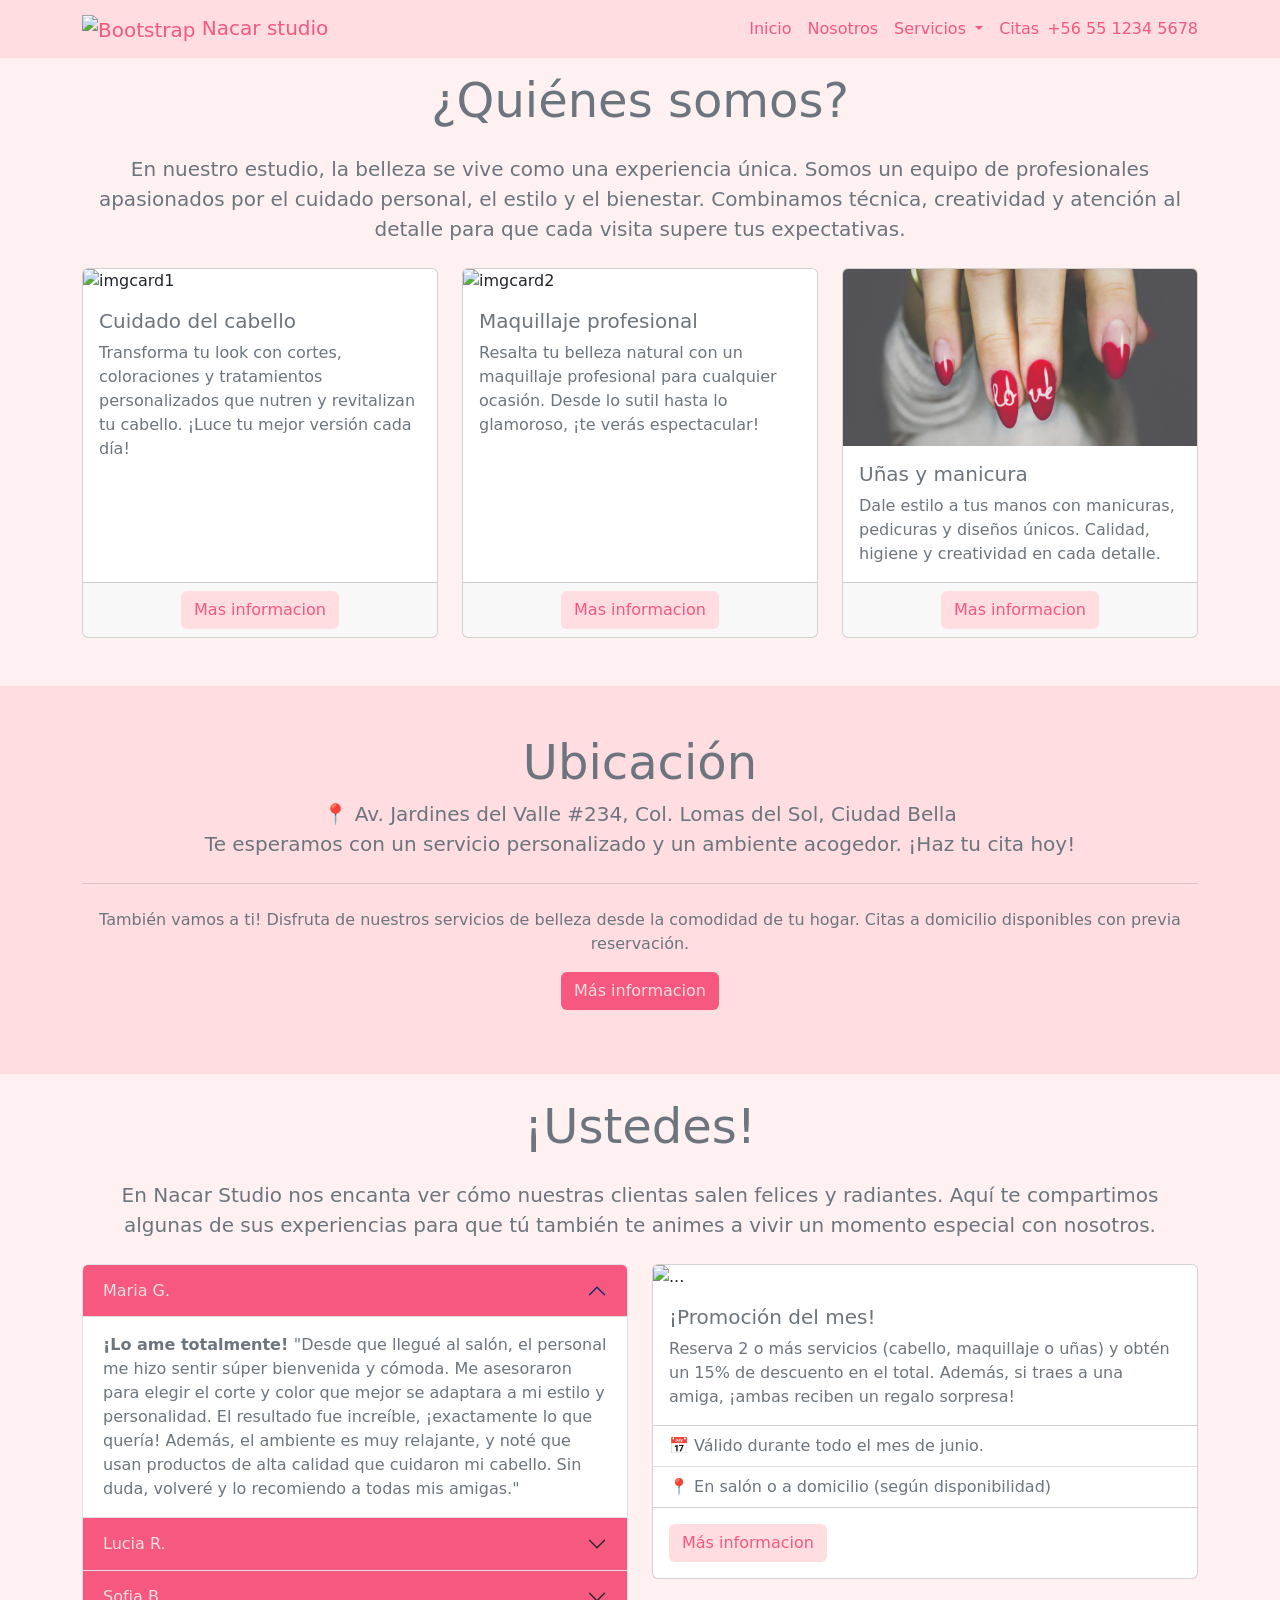
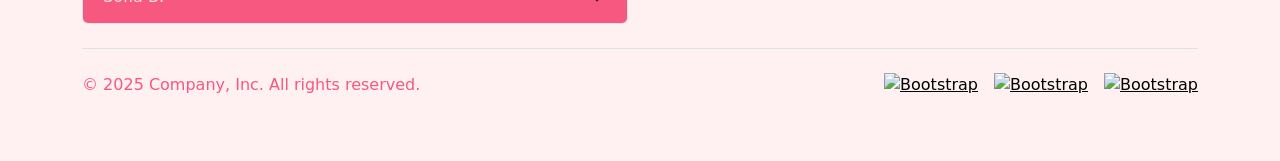
==== index.html @ 0861cf11 "Add files via upload" ====
<!doctype html>
<html lang="es">
  <head>
    <meta charset="utf-8">
    <meta name="viewport" content="width=device-width, initial-scale=1">
    <title>Nacar studio</title>
    <link rel="icon" href="images/Logo negro.png">
    <link href="https://cdn.jsdelivr.net/npm/bootstrap@5.3.6/dist/css/bootstrap.min.css" rel="stylesheet" integrity="sha384-4Q6Gf2aSP4eDXB8Miphtr37CMZZQ5oXLH2yaXMJ2w8e2ZtHTl7GptT4jmndRuHDT" crossorigin="anonymous">
  </head>
  <body style="background-color: #fff1f2;">
    <!-- Inicio de navbar -->
        <nav class="navbar navbar-expand-md fixed-top" style="background-color: #ffdde0;" data-bs-theme="dark">
            <div class="container">
                <a class="navbar-brand" style="color: #f6587f;" href="index.html">
                    <img src="images/logo rosa.png" alt="Bootstrap" width="40" height="34">
                    Nacar studio</a>
                <button class="navbar-toggler" type="button" data-bs-toggle="collapse" data-bs-target="#navbarSupportedContent" aria-controls="navbarSupportedContent" aria-expanded="false" aria-label="Toggle navigation">
                <span class="navbar-toggler-icon"></span>
                </button>
                <div class="collapse navbar-collapse" id="navbarSupportedContent">
                <ul class="navbar-nav ms-auto mb-2 mb-lg-0">
                    <li class="nav-item">
                    <a class="nav-link active" style="color: #f6587f;" aria-current="page" href="index.html">Inicio</a>
                    </li>
                    <li class="nav-item">
                    <a class="nav-link" style="color: #f6587f;" href="nosotros.html">Nosotros</a>
                    </li>
                    <li class="nav-item dropdown">
                    <a class="nav-link dropdown-toggle" style="color: #f6587f;" href="#" role="button" data-bs-toggle="dropdown" aria-expanded="false">
                        Servicios
                    </a>
                    <ul class="dropdown-menu">
                        <li><a class="dropdown-item" href="cabello.html">Servicio 1</a></li>
                        <li><a class="dropdown-item" href="maquillaje.html">Servicio 2</a></li>
                        <li><a class="dropdown-item" href="uñas.html">Servicio 3</a></li>
                    </ul>
                    </li>
                    <li class="nav-item">
                   <a class="nav-link" style="color: #f6587f;" href="landing.html">Citas</a>
                    </li>
                </ul>
                <span class="navbar-text text-white">
                    <a href="https://web.whatsapp.com/" class="text-decoration-none" style="color: #f6587f;">
                        +56 55 1234 5678
                    </a>
                </span>
                </div>
            </div>
        </nav>
    <!-- Final de navbar -->

    <!-- Inicio carrusel -->
    <div id="carouselExampleCaptions" class="carousel slide">
        <div class="carousel-indicators">
            <button type="button" data-bs-target="#carouselExampleCaptions" data-bs-slide-to="0" class="active" aria-current="true" aria-label="Slide 1"></button>
            <button type="button" data-bs-target="#carouselExampleCaptions" data-bs-slide-to="1" aria-label="Slide 2"></button>
            <button type="button" data-bs-target="#carouselExampleCaptions" data-bs-slide-to="2" aria-label="Slide 3"></button>
        </div>
        <div class="carousel-inner">
            <div class="carousel-item active">
            <img src="images/imgcarrusel1.jpg" class="d-block w-100" alt="imagen1">
            <div class="carousel-caption d-none d-sm-block">
                <h5>Belleza sin límites</h5>
                <p>Resalta lo mejor de ti</p>
            </div>
            </div>
            <div class="carousel-item">
            <img src="images/imgcarrusel2.jpg" class="d-block w-100" alt="imagen2">
            <div class="carousel-caption d-none d-sm-block">
                <h5>Tu estilo, tu esencia</h5>
                <p>Transforma tu look con nosotros</p>
            </div>
            </div>
            <div class="carousel-item">
            <img src="images/imgcarrusel3.jpg" class="d-block w-100" alt="imagen3">
            <div class="carousel-caption d-none d-sm-block">
                <h5> Donde nace tu mejor versión</h5>
                <p> Cuidado y estilo en cada detalle</p>
            </div>
            </div>
        </div>
        <button class="carousel-control-prev" type="button" data-bs-target="#carouselExampleCaptions" data-bs-slide="prev">
            <span class="carousel-control-prev-icon" aria-hidden="true"></span>
            <span class="visually-hidden">Previous</span>
        </button>
        <button class="carousel-control-next" type="button" data-bs-target="#carouselExampleCaptions" data-bs-slide="next">
            <span class="carousel-control-next-icon" aria-hidden="true"></span>
            <span class="visually-hidden">Next</span>
        </button>
    </div>
<!-- Final carrusel -->

<!-- Inicio Seccion principal -->
 <section class="container my-5">
    <h2 class="display-5 text-center text-secondary">¿Quiénes somos?</h2>
    <p class="lead text-center text-secondary my-4">En nuestro estudio, la belleza se vive como una experiencia única. Somos un equipo de profesionales apasionados por el cuidado personal, el estilo y el bienestar. Combinamos técnica, creatividad y atención al detalle para que cada visita supere tus expectativas.</p>

 
 <!-- Inicio de card -->
  <div class="row row-cols-1 row-cols-md-3 g-4">
        <div class="col">
            <div class="card h-100">
            <img src="images/cabello.jpg" class="card-img-top" alt="imgcard1">
            <div class="card-body">
                <h5 class="card-title text-secondary">Cuidado del cabello</h5>
                <p class="card-text text-secondary">Transforma tu look con cortes, coloraciones y tratamientos personalizados que nutren y revitalizan tu cabello. ¡Luce tu mejor versión cada día!</p>
            </div>
            <div class="card-footer text-center">
               <a href="cabello.html" class="btn" style="background-color: #ffdde0; color: #f6587f;">Mas informacion</a>
            </div>
            </div>
        </div>
        <div class="col">
            <div class="card h-100">
            <img src="images/maquillaje.jpg" class="card-img-top" alt="imgcard2">
            <div class="card-body">
                <h5 class="card-title text-secondary">Maquillaje profesional</h5>
                <p class="card-text text-secondary">Resalta tu belleza natural con un maquillaje profesional para cualquier ocasión. Desde lo sutil hasta lo glamoroso, ¡te verás espectacular!</p>
            </div>
            <div class="card-footer text-center">
                <a href="maquillaje.html" class="btn" style="background-color: #ffdde0; color: #f6587f;">Mas informacion</a>
            </div>
            </div>
        </div>
        <div class="col">
            <div class="card h-100">
            <img src="Images/uñas.jpg" class="card-img-top" alt="imgcard3">
            <div class="card-body">
                <h5 class="card-title text-secondary">Uñas y manicura</h5>
                <p class="card-text text-secondary">Dale estilo a tus manos con manicuras, pedicuras y diseños únicos. Calidad, higiene y creatividad en cada detalle.</p>
            </div>
            <div class="card-footer text-center">
              <a href="uñas.html" class="btn" style="background-color: #ffdde0; color: #f6587f;">Mas informacion</a>
            </div>
            </div>
        </div>
    </div>

   <!-- Final de card -->
  
</section>

  <!-- Final Seccion principal -->

  <!-- Inicio jumbotron -->
    <div class="container-fluid text-secondary" style="background-color: #ffdde0;">
        <div class="container py-5 text-center text-secondary">
            <h2 class="display-5">Ubicación</h2>
            <p class="lead">📍 Av. Jardines del Valle #234, Col. Lomas del Sol, Ciudad Bella <br>
            Te esperamos con un servicio personalizado y un ambiente acogedor. ¡Haz tu cita hoy!</p>
            <hr class="my-4">
            <p>También vamos a ti! Disfruta de nuestros servicios de belleza desde la comodidad de tu hogar. Citas a domicilio disponibles con previa reservación.</p>
            <p>
                <a href="https://maps.google.com" target="_blank" class="btn" style="background-color: #f6587f; color: #ffdde0;">Más informacion</a>
            </p>
        </div>
<!-- #ffdde0 -->
    </div>

   <!-- Final jumbotron -->

   <!-- Inicio seccion 2 -->
    <section class="container my-4">
    <h2 class="display-5 text-center text-secondary">¡Ustedes!</h2>
    <p class="lead text-center text-secondary my-4">En Nacar Studio nos encanta ver cómo nuestras clientas salen felices y radiantes. Aquí te compartimos algunas de sus experiencias para que tú también te animes a vivir un momento especial con nosotros.</p>

    <!-- Acordeon y card-->
        <div class="row">
            <div class="col-12 col-md-6">
                <div class="accordion" id="accordionPanelsStayOpenExample">
                    <div class="accordion-item">
                        <h2 class="accordion-header">
                        <button class="accordion-button" type="button" data-bs-toggle="collapse" data-bs-target="#panelsStayOpen-collapseOne" aria-expanded="true" aria-controls="panelsStayOpen-collapseOne" style="background-color: #f6587f; color: #ffdde0;">
                            Maria G.
                        </button>
                        </h2>
                        <div id="panelsStayOpen-collapseOne" class="accordion-collapse collapse show text-secondary">
                        <div class="accordion-body text-secondary">
                            <strong>¡Lo ame totalmente! </strong>"Desde que llegué al salón, el personal me hizo sentir súper bienvenida y cómoda. Me asesoraron para elegir el corte y color que mejor se adaptara a mi estilo y personalidad. El resultado fue increíble, ¡exactamente lo que quería! Además, el ambiente es muy relajante, y noté que usan productos de alta calidad que cuidaron mi cabello. Sin duda, volveré y lo recomiendo a todas mis amigas."
                        </div>
                        </div>
                    </div>
                    <div class="accordion-item">
                        <h2 class="accordion-header">
                        <button class="accordion-button collapsed" type="button" data-bs-toggle="collapse" data-bs-target="#panelsStayOpen-collapseTwo" aria-expanded="false" aria-controls="panelsStayOpen-collapseTwo" style="background-color: #f6587f; color: #ffdde0;">
                            Lucia R.
                        </button>
                        </h2>
                        <div id="panelsStayOpen-collapseTwo" class="accordion-collapse collapse">
                        <div class="accordion-body text-secondary">
                            <strong>La mejor calidad de productos</strong> "Contraté el maquillaje profesional para mi boda y no podría estar más feliz con el resultado. La maquilladora fue súper atenta, preguntó por mis preferencias y me explicó cada paso. El maquillaje duró intacto toda la ceremonia y la fiesta, sin necesidad de retoques, y recibí muchísimos cumplidos. Además, el salón tiene un ambiente muy acogedor y la atención fue muy cálida. Fue una experiencia inolvidable."
                        </div>
                        </div>
                    </div>
                    <div class="accordion-item">
                        <h2 class="accordion-header">
                        <button class="accordion-button collapsed" type="button" data-bs-toggle="collapse" data-bs-target="#panelsStayOpen-collapseThree" aria-expanded="false" aria-controls="panelsStayOpen-collapseThree" style="background-color: #f6587f; color: #ffdde0;">
                            Sofia B.
                        </button>
                        </h2>
                        <div id="panelsStayOpen-collapseThree" class="accordion-collapse collapse">
                        <div class="accordion-body text-secondary">
                            <strong>¡Cuanta creatividad!</strong>"Soy fan de sus manicuras desde hace meses. Siempre encuentro diseños modernos, elegantes y personalizados, y la higiene es impecable, lo que me da mucha confianza. Además, las técnicas que usan hacen que las uñas duren mucho más sin descascararse. El personal es amable y profesional, y me encanta que me den consejos para cuidar mejor mis manos en casa. Un servicio que realmente vale la pena."
                        </div>
                        </div>
                    </div>
                </div>
            </div>

        <!-- card -->
         <div class="col-12 col-md-6">
            <div class="card">
                <img src="images/imgcard1.jpg" class="card-img-top" alt="...">
                <div class="card-body text-secondary">
                    <h5 class="card-title">¡Promoción del mes!</h5>
                    <p class="card-text">Reserva 2 o más servicios (cabello, maquillaje o uñas) y obtén un 15% de descuento en el total.
                    Además, si traes a una amiga, ¡ambas reciben un regalo sorpresa!</p>
                </div>
                <ul class="list-group list-group-flush">
                    <li class="list-group-item text-secondary">📅 Válido durante todo el mes de junio.</li>
                    <li class="list-group-item text-secondary">📍 En salón o a domicilio (según disponibilidad)</li>
                </ul>
                <div class="card-body">
                    <a href="D:\Salón de belleza\promocion.html"class="btn" style="background-color: #ffdde0; color: #f6587f">Más informacion</a> 
                </div>
            </div>
         </div>
         <!-- fin de card -->

        </div>
     <!-- Fin de acordeon y card-->
    </section>
   <!-- Final seccion 2 -->

    <!-- Inicio de footer -->
     <div class="container">
        <div class="d-flex flex-column flex-sm-row justify-content-between py-4 my-4 border-top" style="color: #f6587f;">
             <p>© 2025 Company, Inc. All rights reserved.</p>
              <ul class="list-unstyled d-flex"> 
                <li class="ms-3">
                    <a class="link-body-emphasis" href="https://www.facebook.com" target="_blank">
                        <img src="images/facebook (1).png" alt="Bootstrap" width="25" height="25">
                    </a>
                </li> 
                
                <li class="ms-3">
                    <a class="link-body-emphasis" href="https://www.instagram.com" target="_blank">
                    <img src="images/instagram.png" alt="Bootstrap" width="25" height="25">
                    </svg>
                    </a>

                </li> 
                <li class="ms-3">
                    <a class="link-body-emphasis" href="https://x.com" target="_blank">
                    <img src="images/twitter.png" alt="Bootstrap" width="25" height="25">
                    </a>
                </li>
            </ul> 
        </div>
     </div>
     <!-- Final de footer -->


    <script src="https://cdn.jsdelivr.net/npm/bootstrap@5.3.6/dist/js/bootstrap.bundle.min.js" integrity="sha384-j1CDi7MgGQ12Z7Qab0qlWQ/Qqz24Gc6BM0thvEMVjHnfYGF0rmFCozFSxQBxwHKO" crossorigin="anonymous"></script>
  </body>
</html>
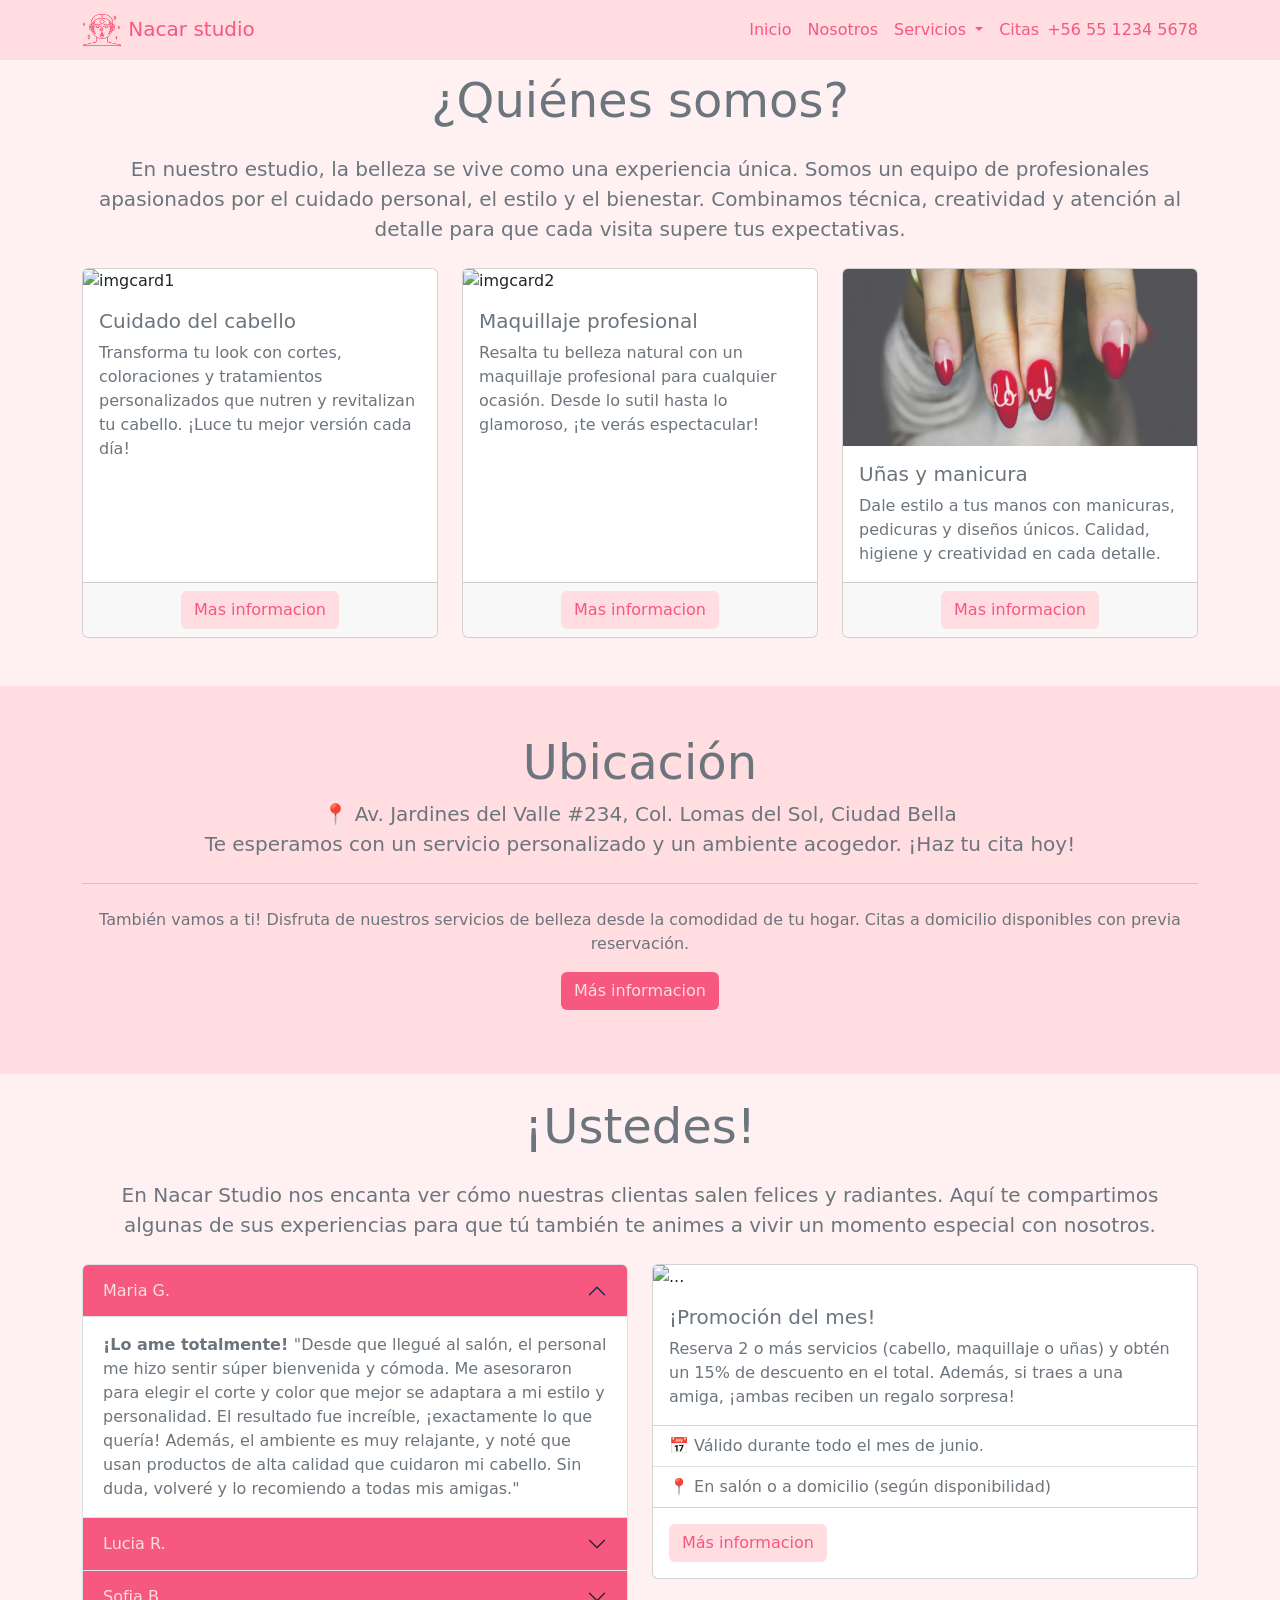
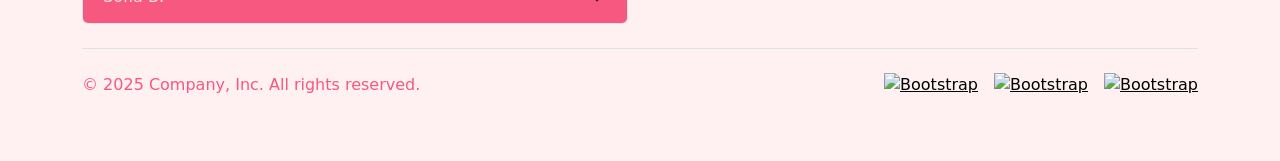
==== commit 7483d777: "Add files via upload" ====
--- a/index.html
+++ b/index.html
@@ -4,7 +4,7 @@
     <meta charset="utf-8">
     <meta name="viewport" content="width=device-width, initial-scale=1">
     <title>Nacar studio</title>
-    <link rel="icon" href="images/Logo negro.png">
+    <link rel="icon" href="Images/joystick_arriba.svg">
     <link href="https://cdn.jsdelivr.net/npm/bootstrap@5.3.6/dist/css/bootstrap.min.css" rel="stylesheet" integrity="sha384-4Q6Gf2aSP4eDXB8Miphtr37CMZZQ5oXLH2yaXMJ2w8e2ZtHTl7GptT4jmndRuHDT" crossorigin="anonymous">
   </head>
   <body style="background-color: #fff1f2;">
@@ -12,7 +12,7 @@
         <nav class="navbar navbar-expand-md fixed-top" style="background-color: #ffdde0;" data-bs-theme="dark">
             <div class="container">
                 <a class="navbar-brand" style="color: #f6587f;" href="index.html">
-                    <img src="images/logo rosa.png" alt="Bootstrap" width="40" height="34">
+                    <img src="Images/logo_rosa.png" alt="Bootstrap" width="40" height="34">
                     Nacar studio</a>
                 <button class="navbar-toggler" type="button" data-bs-toggle="collapse" data-bs-target="#navbarSupportedContent" aria-controls="navbarSupportedContent" aria-expanded="false" aria-label="Toggle navigation">
                 <span class="navbar-toggler-icon"></span>
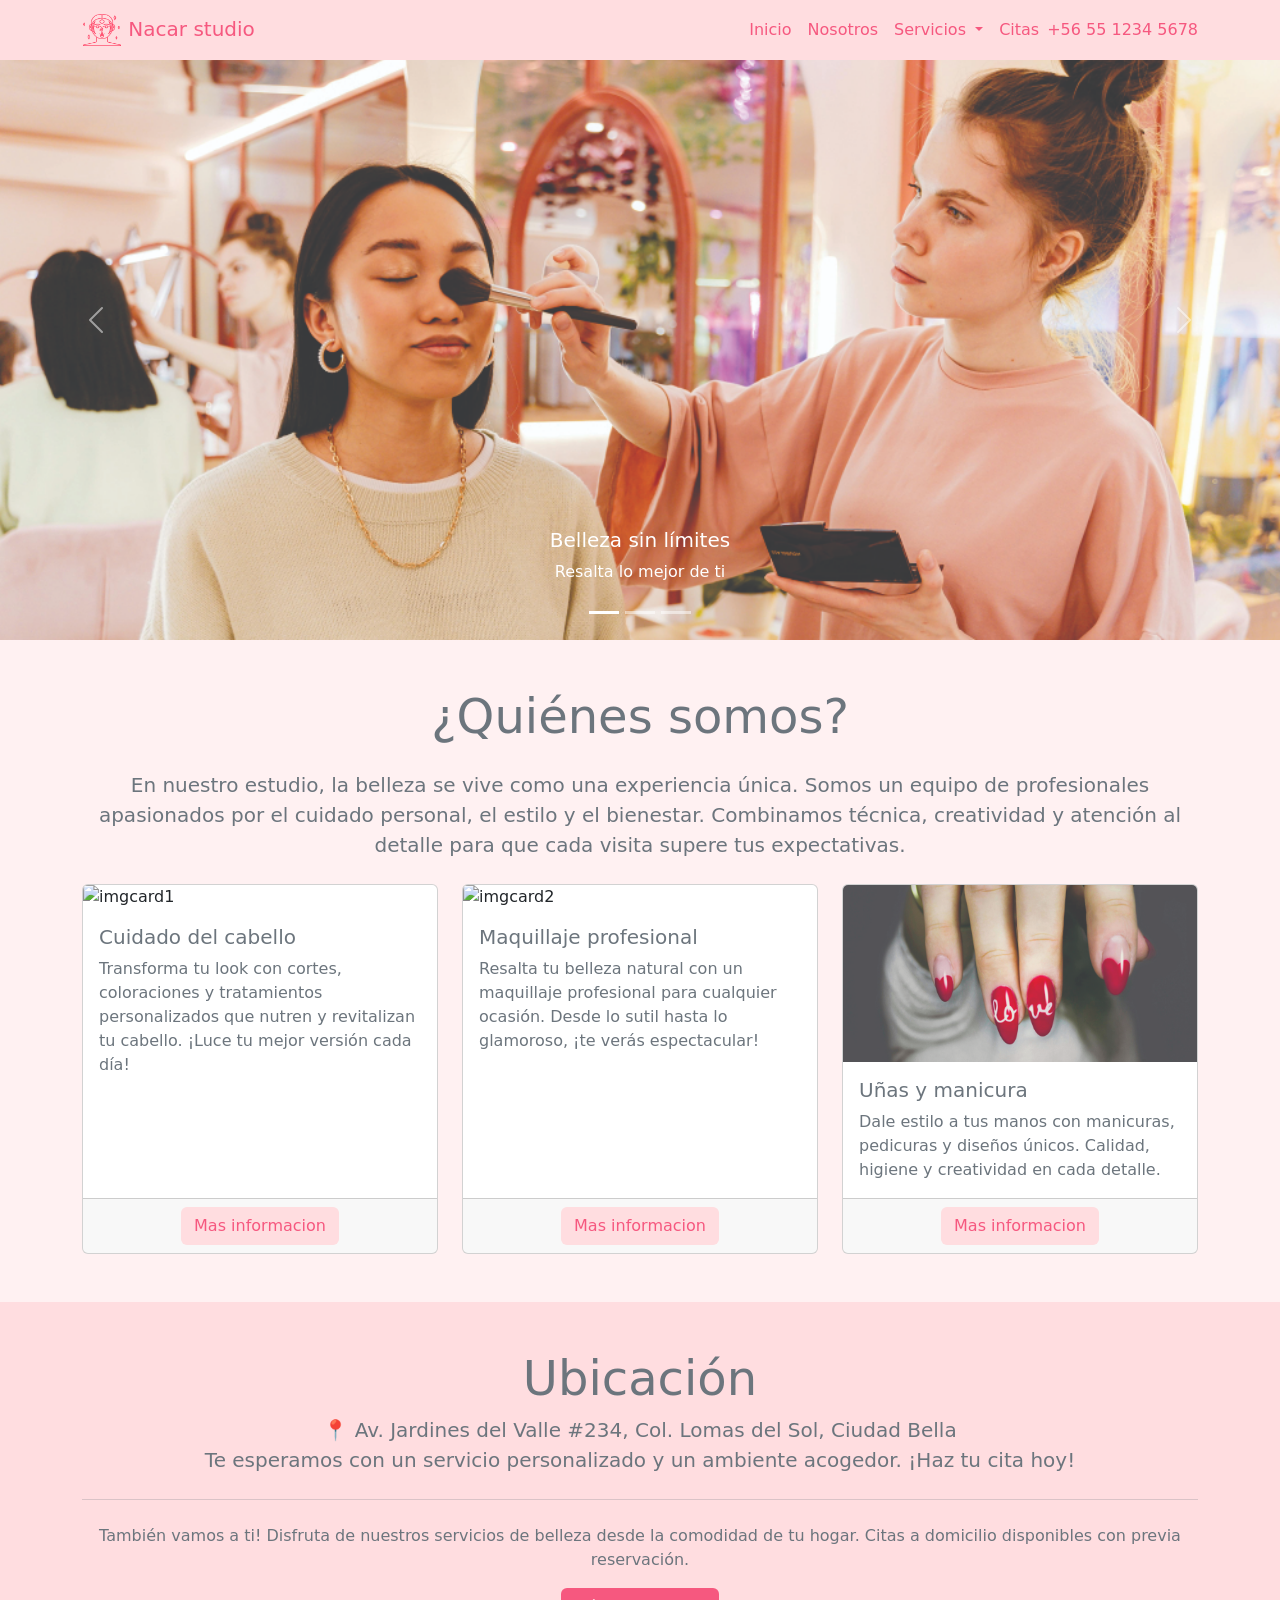
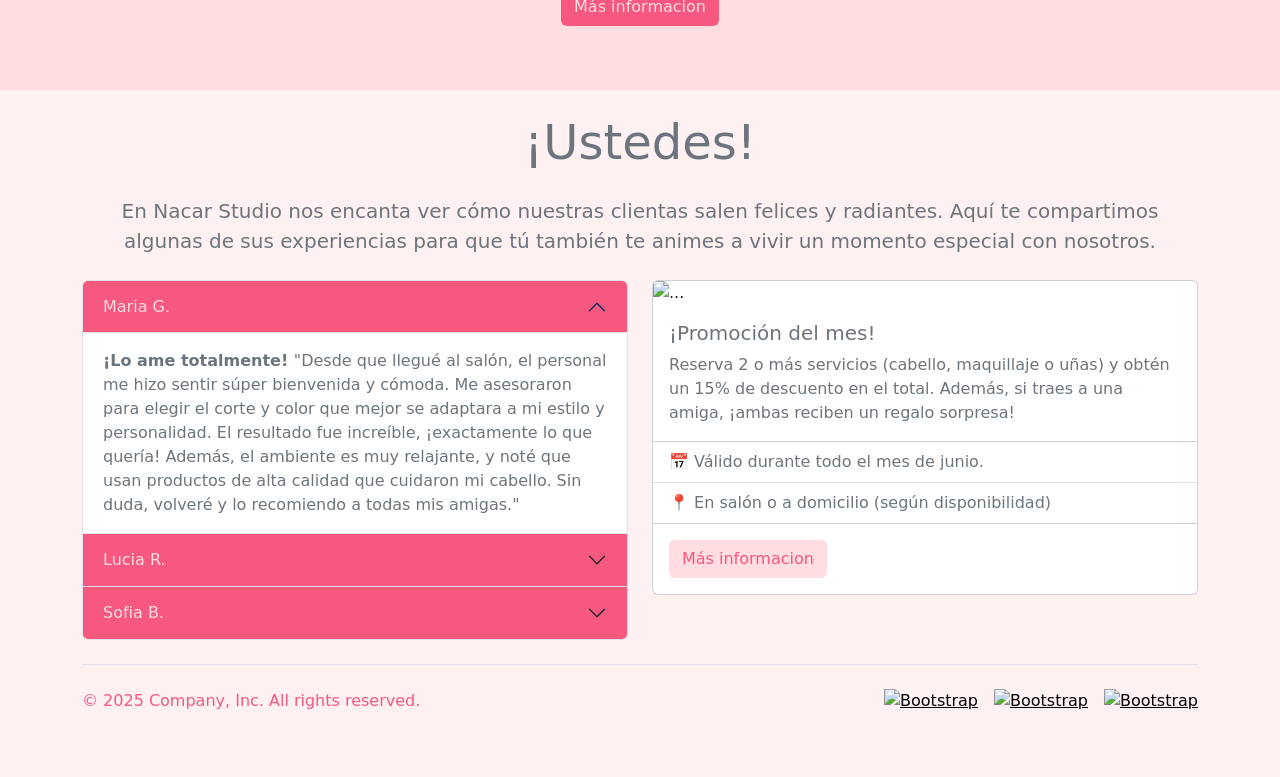
==== commit 5d28f035: "Add files via upload" ====
--- a/index.html
+++ b/index.html
@@ -58,14 +58,14 @@
         </div>
         <div class="carousel-inner">
             <div class="carousel-item active">
-            <img src="images/imgcarrusel1.jpg" class="d-block w-100" alt="imagen1">
+            <img src="Images/imgcarrusel1.jpg" class="d-block w-100" alt="imagen1">
             <div class="carousel-caption d-none d-sm-block">
                 <h5>Belleza sin límites</h5>
                 <p>Resalta lo mejor de ti</p>
             </div>
             </div>
             <div class="carousel-item">
-            <img src="images/imgcarrusel2.jpg" class="d-block w-100" alt="imagen2">
+            <img src="Images/imgcarrusel2.jpg" class="d-block w-100" alt="imagen2">
             <div class="carousel-caption d-none d-sm-block">
                 <h5>Tu estilo, tu esencia</h5>
                 <p>Transforma tu look con nosotros</p>
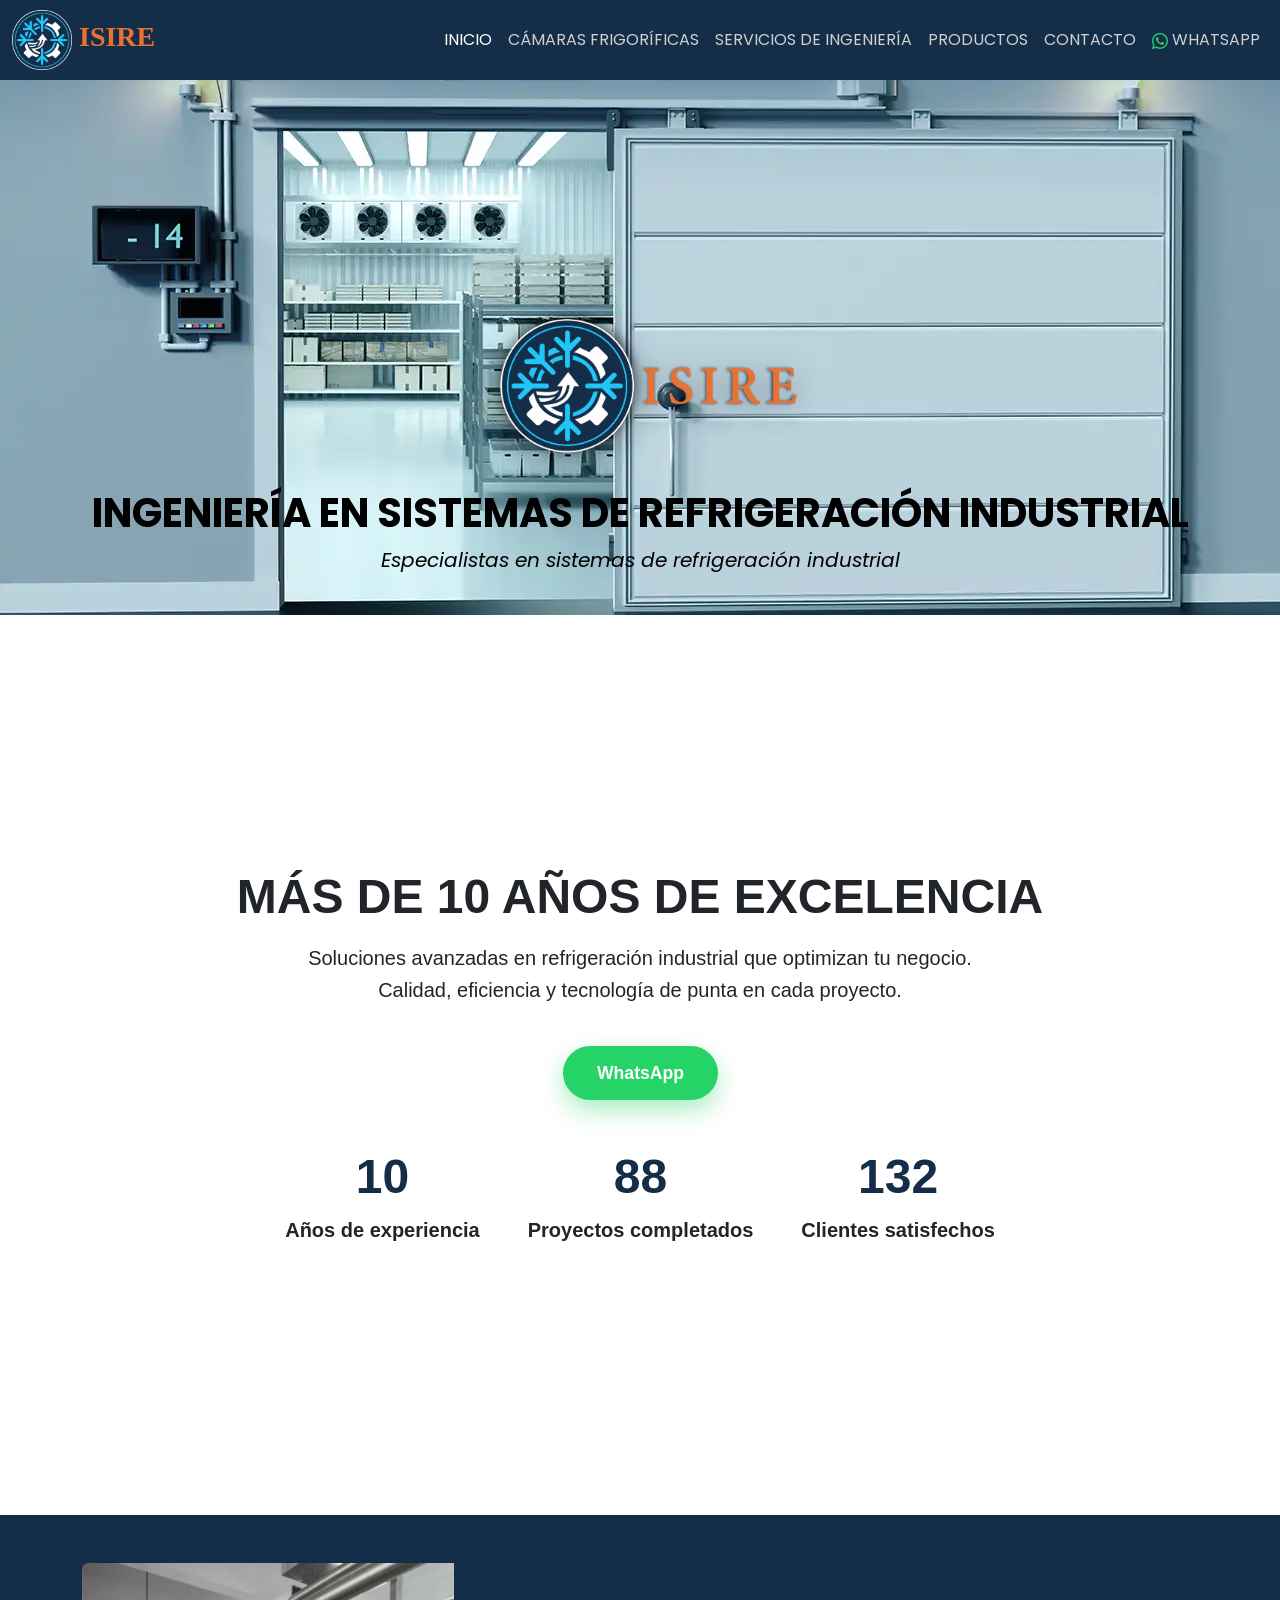
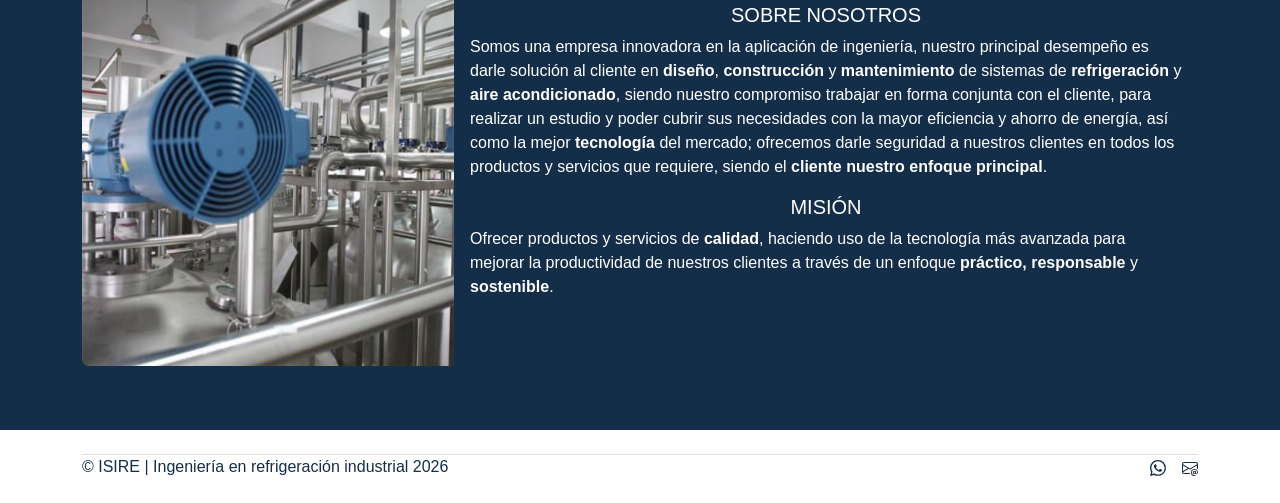
==== commit 90c66874: "Nueva página se creo nueva página" ====
--- a/index.html
+++ b/index.html
@@ -3,264 +3,242 @@
   <head>
     <meta charset="utf-8">
     <meta name="viewport" content="width=device-width, initial-scale=1">
-    <title>Nacar studio</title>
-    <link rel="icon" href="Images/joystick_arriba.svg">
-    <link href="https://cdn.jsdelivr.net/npm/bootstrap@5.3.6/dist/css/bootstrap.min.css" rel="stylesheet" integrity="sha384-4Q6Gf2aSP4eDXB8Miphtr37CMZZQ5oXLH2yaXMJ2w8e2ZtHTl7GptT4jmndRuHDT" crossorigin="anonymous">
+    <link rel="icon" type="image/png" href="img/icon.png">
+    <title>ISIRE | Ingeniería en refrigeración industrial</title>
+
+    <!-- Bootstrap CSS -->
+    <link href="https://cdn.jsdelivr.net/npm/bootstrap@5.3.8/dist/css/bootstrap.min.css" rel="stylesheet" integrity="sha384-sRIl4kxILFvY47J16cr9ZwB07vP4J8+LH7qKQnuqkuIAvNWLzeN8tE5YBujZqJLB" crossorigin="anonymous">
+    
+    <!-- CSS -->
+    <link rel="stylesheet" href="css/style.css">
+
+    <!-- Fuentes -->
+    <link rel="preconnect" href="https://fonts.googleapis.com">
+    <link rel="preconnect" href="https://fonts.gstatic.com" crossorigin>
+    <link href="https://fonts.googleapis.com/css2?family=Montserrat:ital,wght@0,100..900;1,100..900&family=Open+Sans:ital,wght@0,300..800;1,300..800&family=Poppins:ital,wght@0,100;0,200;0,300;0,400;0,500;0,600;0,700;0,800;0,900;1,100;1,200;1,300;1,400;1,500;1,600;1,700;1,800;1,900&display=swap" rel="stylesheet">
+
+    <!-- Animate.css -->
+    <link rel="stylesheet" href="https://cdnjs.cloudflare.com/ajax/libs/animate.css/4.1.1/animate.min.css"/>
+
+    <!-- SEO Avanzado -->
+    <!-- Schema.org -->
+    <script type="application/ld+json">
+    {
+      "@context": "https://schema.org",
+      "@type": "Organization",
+      "name": "ISIRE",
+      "url": "https://tusitio.com",
+      "logo": "https://tusitio.com/img/Logo.png",
+      "sameAs": [
+        "https://www.facebook.com/tuempresa",
+        "https://www.instagram.com/tuempresa",
+        "https://wa.me/5652009564"
+      ],
+      "description": "Servicios profesionales de ingeniería en refrigeración industrial: instalaciones, mantenimiento, optimización y diagnóstico de fallas."
+    }
+    </script>
+
+    <!-- Open Graph (Facebook / WhatsApp) -->
+    <meta property="og:title" content="ISIRE | Ingeniería en refrigeración industrial">
+    <meta property="og:description" content="Servicios profesionales de ingeniería en refrigeración industrial: instalaciones, mantenimiento, optimización y diagnóstico de fallas.">
+    <meta property="og:type" content="website">
+    <meta property="og:url" content="https://tusitio.com">
+    <meta property="og:image" content="https://tusitio.com/img/Logo.png">
+
+    <!-- Twitter Card -->
+    <meta name="twitter:card" content="summary_large_image">
+    <meta name="twitter:title" content="ISIRE | Ingeniería en refrigeración industrial">
+    <meta name="twitter:description" content="Servicios profesionales de ingeniería en refrigeración industrial: instalaciones, mantenimiento, optimización y diagnóstico de fallas.">
+    <meta name="twitter:image" content="https://tusitio.com/img/Logo.png">
+
+    <!-- Meta básicos SEO -->
+    <meta name="description" content="ISIRE: Especialistas en sistemas de refrigeración industrial. Ofrecemos instalaciones, mantenimiento y optimización con tecnología de punta.">
+    <meta name="keywords" content="ingeniería, refrigeración industrial, mantenimiento, instalaciones, optimización de sistemas, ISIRE">
+
+    <!-- Optimización de carga y Lighthouse -->
+    <meta name="robots" content="index, follow">
+    <link rel="preload" href="css/style.css" as="style">
+    <link rel="preload" href="img/camara-frigorifica-para-negocio.webp" as="image">
+
   </head>
-  <body style="background-color: #fff1f2;">
-    <!-- Inicio de navbar -->
-        <nav class="navbar navbar-expand-md fixed-top" style="background-color: #ffdde0;" data-bs-theme="dark">
-            <div class="container">
-                <a class="navbar-brand" style="color: #f6587f;" href="index.html">
-                    <img src="Images/logo_rosa.png" alt="Bootstrap" width="40" height="34">
-                    Nacar studio</a>
-                <button class="navbar-toggler" type="button" data-bs-toggle="collapse" data-bs-target="#navbarSupportedContent" aria-controls="navbarSupportedContent" aria-expanded="false" aria-label="Toggle navigation">
-                <span class="navbar-toggler-icon"></span>
-                </button>
-                <div class="collapse navbar-collapse" id="navbarSupportedContent">
-                <ul class="navbar-nav ms-auto mb-2 mb-lg-0">
-                    <li class="nav-item">
-                    <a class="nav-link active" style="color: #f6587f;" aria-current="page" href="index.html">Inicio</a>
-                    </li>
-                    <li class="nav-item">
-                    <a class="nav-link" style="color: #f6587f;" href="nosotros.html">Nosotros</a>
-                    </li>
-                    <li class="nav-item dropdown">
-                    <a class="nav-link dropdown-toggle" style="color: #f6587f;" href="#" role="button" data-bs-toggle="dropdown" aria-expanded="false">
-                        Servicios
-                    </a>
-                    <ul class="dropdown-menu">
-                        <li><a class="dropdown-item" href="cabello.html">Servicio 1</a></li>
-                        <li><a class="dropdown-item" href="maquillaje.html">Servicio 2</a></li>
-                        <li><a class="dropdown-item" href="uñas.html">Servicio 3</a></li>
-                    </ul>
-                    </li>
-                    <li class="nav-item">
-                   <a class="nav-link" style="color: #f6587f;" href="landing.html">Citas</a>
-                    </li>
-                </ul>
-                <span class="navbar-text text-white">
-                    <a href="https://web.whatsapp.com/" class="text-decoration-none" style="color: #f6587f;">
-                        +56 55 1234 5678
-                    </a>
-                </span>
-                </div>
+
+  <body>
+    <!-- Navbar -->
+    <nav class="navbar navbar-expand-lg color-fondo-navbar2 fixed-top poppins-regular" data-bs-theme="dark">
+      <div class="container-fluid" style="background-color: #142e49;">
+        <a class="navbar-brand poppins-bold text-color fs-3 lora" style="color: #e97132;" href="index.html">
+          <img src="img/Logo.png" alt="Logo" width="60" height="60" class="d-inline-block align-text-center">
+          ISIRE
+        </a>
+        <button class="navbar-toggler" type="button" data-bs-toggle="collapse" data-bs-target="#navbarSupportedContent" aria-controls="navbarSupportedContent" aria-expanded="false" aria-label="Toggle navigation">
+          <span class="navbar-toggler-icon"></span>
+        </button>
+
+        <div class="collapse navbar-collapse text-center" id="navbarSupportedContent" style="background-color: #142e49;">
+          <ul class="navbar-nav ms-auto mb-2 mb-lg-0">
+            <li class="nav-item">
+              <a class="nav-link active btn-elegante rounded" aria-current="page" href="index.html">INICIO</a>
+            </li>
+            <li class="nav-item">
+              <a class="nav-link btn-elegante rounded" href="camaras.html">CÁMARAS FRIGORÍFICAS</a>
+            </li>
+            <li class="nav-item">
+              <a class="nav-link btn-elegante rounded" href="servicios.html">SERVICIOS DE INGENIERÍA</a>
+            </li>
+            <li class="nav-item">
+              <a class="nav-link btn-elegante rounded" href="productos.html">PRODUCTOS</a>
+            </li>
+            <li class="nav-item">
+              <a class="nav-link btn-elegante rounded" href="contacto.html">CONTACTO</a>
+            </li>
+            <li class="nav-item">
+              <a class="nav-link btn-elegante rounded" href="https://wa.me/5652009564" target="_blank">
+                <svg xmlns="http://www.w3.org/2000/svg" width="16" height="16" fill="#25d366" class="bi bi-whatsapp" viewBox="0 0 16 16">
+                  <path d="M13.601 2.326A7.85 7.85 0 0 0 7.994 0C3.627 0 .068 3.558.064 7.926c0 1.399.366 2.76 1.057 3.965L0 16l4.204-1.102a7.9 7.9 0 0 0 3.79.965h.004c4.368 0 7.926-3.558 7.93-7.93A7.9 7.9 0 0 0 13.6 2.326zM7.994 14.521a6.6 6.6 0 0 1-3.356-.92l-.24-.144-2.494.654.666-2.433-.156-.251a6.56 6.56 0 0 1-1.007-3.505c0-3.626 2.957-6.584 6.591-6.584a6.56 6.56 0 0 1 4.66 1.931 6.56 6.56 0 0 1 1.928 4.66c-.004 3.639-2.961 6.592-6.592 6.592m3.615-4.934c-.197-.099-1.17-.578-1.353-.646-.182-.065-.315-.099-.445.099-.133.197-.513.646-.627.775-.114.133-.232.148-.43.05-.197-.1-.836-.308-1.592-.985-.59-.525-.985-1.175-1.103-1.372-.114-.198-.011-.304.088-.403.087-.088.197-.232.296-.346.1-.114.133-.198.198-.33.065-.134.034-.248-.015-.347-.05-.099-.445-1.076-.612-1.47-.16-.389-.323-.335-.445-.34-.114-.007-.247-.007-.38-.007a.73.73 0 0 0-.529.247c-.182.198-.691.677-.691 1.654s.71 1.916.81 2.049c.098.133 1.394 2.132 3.383 2.992.47.205.84.326 1.129.418.475.152.904.129 1.246.08.38-.058 1.171-.48 1.338-.943.164-.464.164-.86.114-.943-.049-.084-.182-.133-.38-.232"/>
+                </svg>
+                WHATSAPP
+              </a>
+            </li>
+          </ul>
+        </div>
+      </div>
+    </nav>
+    <!-- Navbar -->
+
+    <!-- Seccion 1 -->
+    <section class="container-fluid p-0 position-relative hero-section">
+      <img src="img/camara-frigorifica-para-negocio.webp" class="img-fluid w-100 position-absolute top-0 start-0 hero-img" alt="Cámara frigorífica">
+
+      <div class="d-flex flex-column justify-content-end align-items-center h-100 text-center px-3 pb-4 hero-content">
+        <img src="img/Logo1.png" alt="logo empresa" class="hero-logo mb-3">
+        <h2 class="poppins-semibold fw-bold fs-1" style="color: #000000;">
+          INGENIERÍA EN SISTEMAS DE REFRIGERACIÓN INDUSTRIAL
+        </h2>
+        <p class="poppins-regular-italic fs-5" style="color: #000000;">
+          Especialistas en sistemas de refrigeración industrial
+        </p>
+      </div>
+    </section>
+    <!-- Seccion 1 -->
+
+    <!-- Seccion 2 -->
+    <section id="hero" class="vh-100 d-flex flex-column align-items-center">
+      <div class="text-center px-3">
+        <h1 class="display-4 fw-bold animate__animated animate__fadeInDown">MÁS DE 10 AÑOS DE EXCELENCIA</h1>
+        <p class="lead mt-3 animate__animated animate__fadeInUp">
+          Soluciones avanzadas en refrigeración industrial que optimizan tu negocio.<br>
+          Calidad, eficiencia y tecnología de punta en cada proyecto.
+        </p>
+        <a href="https://wa.me/5652009564" target="_blank" class="btn btn-whatsapp btn-lg mt-4 animate__animated animate__zoomIn">WhatsApp</a>
+
+        <div class="counter-container mt-5 d-flex justify-content-center gap-5 flex-wrap">
+          <div class="counter-item text-center animate__animated animate__fadeInUp">
+            <h2 class="counter" data-target="10">0</h2>
+            <p>Años de experiencia</p>
+          </div>
+          <div class="counter-item text-center animate__animated animate__fadeInUp" style="animation-delay: 0.2s;">
+            <h2 class="counter" data-target="250">0</h2>
+            <p>Proyectos completados</p>
+          </div>
+          <div class="counter-item text-center animate__animated animate__fadeInUp" style="animation-delay: 0.4s;">
+            <h2 class="counter" data-target="500">0</h2>
+            <p>Clientes satisfechos</p>
+          </div>
+        </div>
+      </div>
+
+      <!-- Contador JS -->
+      <script>
+        document.addEventListener("DOMContentLoaded", () => {
+          const counters = document.querySelectorAll('.counter');
+
+          counters.forEach(counter => {
+            const updateCount = () => {
+              const target = +counter.getAttribute('data-target');
+              const count = +counter.innerText;
+              const increment = target / 200;
+
+              if(count < target){
+                counter.innerText = Math.ceil(count + increment);
+                setTimeout(updateCount, 15);
+              } else {
+                counter.innerText = target;
+              }
+            };
+
+            const observer = new IntersectionObserver(entries => {
+              entries.forEach(entry => {
+                if(entry.isIntersecting){
+                  updateCount();
+                  observer.unobserve(entry.target);
+                }
+              });
+            }, { threshold: 0.5 });
+
+            observer.observe(counter);
+          });
+        });
+      </script>
+    </section>
+    <!-- Seccion 2 -->
+
+    <!-- Sección 3 -->
+    <section class="container-fluid py-5" style="background-color: #142e49;">
+      <div class="container">
+        <div class="card mb-3 text-white border-0" style="background-color: #142e49;">
+          <div class="row g-0">
+            <div class="col-12 col-md-4">
+              <img src="img/mision.jpg" class="img-fluid rounded-start" alt="Misión">
             </div>
-        </nav>
-    <!-- Final de navbar -->
-
-    <!-- Inicio carrusel -->
-    <div id="carouselExampleCaptions" class="carousel slide">
-        <div class="carousel-indicators">
-            <button type="button" data-bs-target="#carouselExampleCaptions" data-bs-slide-to="0" class="active" aria-current="true" aria-label="Slide 1"></button>
-            <button type="button" data-bs-target="#carouselExampleCaptions" data-bs-slide-to="1" aria-label="Slide 2"></button>
-            <button type="button" data-bs-target="#carouselExampleCaptions" data-bs-slide-to="2" aria-label="Slide 3"></button>
-        </div>
-        <div class="carousel-inner">
-            <div class="carousel-item active">
-            <img src="Images/imgcarrusel1.jpg" class="d-block w-100" alt="imagen1">
-            <div class="carousel-caption d-none d-sm-block">
-                <h5>Belleza sin límites</h5>
-                <p>Resalta lo mejor de ti</p>
+            <div class="col-12 col-md-8">
+              <div class="card-body"><br>
+                <h5 class="card-title text-center">SOBRE NOSOTROS</h5>
+                <p class="card-text text-justify fs-6">
+                  Somos una empresa innovadora en la aplicación de ingeniería, nuestro principal desempeño es darle solución al cliente en <strong>diseño</strong>, <strong>construcción</strong> y <strong>mantenimiento</strong> de sistemas de <strong>refrigeración</strong> y <strong>aire acondicionado</strong>, siendo nuestro compromiso trabajar en forma conjunta con el cliente, para realizar un estudio y poder cubrir sus necesidades con la mayor eficiencia y ahorro de energía, así como la mejor <strong>tecnología</strong> del mercado; ofrecemos darle seguridad a nuestros clientes en todos los productos y servicios que requiere, siendo el <strong>cliente nuestro enfoque principal</strong>.
+                </p>
+                <h5 class="card-title text-center">MISIÓN</h5>
+                <p class="card-text text-justify">
+                  Ofrecer productos y servicios de <strong>calidad</strong>, haciendo uso de la tecnología más avanzada para mejorar la productividad de nuestros clientes a través de un enfoque <strong>práctico, responsable</strong> y <strong>sostenible</strong>.
+                </p>
+              </div>
             </div>
-            </div>
-            <div class="carousel-item">
-            <img src="Images/imgcarrusel2.jpg" class="d-block w-100" alt="imagen2">
-            <div class="carousel-caption d-none d-sm-block">
-                <h5>Tu estilo, tu esencia</h5>
-                <p>Transforma tu look con nosotros</p>
-            </div>
-            </div>
-            <div class="carousel-item">
-            <img src="images/imgcarrusel3.jpg" class="d-block w-100" alt="imagen3">
-            <div class="carousel-caption d-none d-sm-block">
-                <h5> Donde nace tu mejor versión</h5>
-                <p> Cuidado y estilo en cada detalle</p>
-            </div>
-            </div>
-        </div>
-        <button class="carousel-control-prev" type="button" data-bs-target="#carouselExampleCaptions" data-bs-slide="prev">
-            <span class="carousel-control-prev-icon" aria-hidden="true"></span>
-            <span class="visually-hidden">Previous</span>
-        </button>
-        <button class="carousel-control-next" type="button" data-bs-target="#carouselExampleCaptions" data-bs-slide="next">
-            <span class="carousel-control-next-icon" aria-hidden="true"></span>
-            <span class="visually-hidden">Next</span>
-        </button>
+          </div>
+        </div>
+      </div>
+    </section>
+    <!-- Sección 3 -->
+
+    <!-- Footer -->
+    <div class="container">
+      <footer class="d-flex flex-wrap justify-content-between align-items-center my-4 border-top">
+        <div class="col-md-4 d-flex align-items-center">
+          <span class="mb-3 mb-md-0 color-fuente fs-6">&#169; ISIRE | Ingeniería en refrigeración industrial 2026</span>
+        </div>
+        <ul class="nav col-md-4 justify-content-end list-unstyled d-flex">
+          <!-- WhatsApp -->
+          <li class="ms-3">
+            <a href="https://wa.me/5652009564" class="text-body-secondary">
+              <svg xmlns="http://www.w3.org/2000/svg" width="16" height="16" fill="#142e49" class="bi bi-whatsapp" viewBox="0 0 16 16">
+                <path d="M13.601 2.326A7.85 7.85 0 0 0 7.994 0C3.627 0 .068 3.558.064 7.926c0 1.399.366 2.76 1.057 3.965L0 16l4.204-1.102a7.9 7.9 0 0 0 3.79.965h.004c4.368 0 7.926-3.558 7.93-7.93A7.9 7.9 0 0 0 13.6 2.326zM7.994 14.521a6.6 6.6 0 0 1-3.356-.92l-.24-.144-2.494.654.666-2.433-.156-.251a6.56 6.56 0 0 1-1.007-3.505c0-3.626 2.957-6.584 6.591-6.584a6.56 6.56 0 0 1 4.66 1.931 6.56 6.56 0 0 1 1.928 4.66c-.004 3.639-2.961 6.592-6.592 6.592m3.615-4.934c-.197-.099-1.17-.578-1.353-.646-.182-.065-.315-.099-.445.099-.133.197-.513.646-.627.775-.114.133-.232.148-.43.05-.197-.1-.836-.308-1.592-.985-.59-.525-.985-1.175-1.103-1.372-.114-.198-.011-.304.088-.403.087-.088.197-.232.296-.346.1-.114.133-.198.198-.33.065-.134.034-.248-.015-.347-.05-.099-.445-1.076-.612-1.47-.16-.389-.323-.335-.445-.34-.114-.007-.247-.007-.38-.007a.73.73 0 0 0-.529.247c-.182.198-.691.677-.691 1.654s.71 1.916.81 2.049c.098.133 1.394 2.132 3.383 2.992.47.205.84.326 1.129.418.475.152.904.129 1.246.08.38-.058 1.171-.48 1.338-.943.164-.464.164-.86.114-.943-.049-.084-.182-.133-.38-.232"/>
+              </svg>
+            </a>
+          </li>
+          <!-- Correo -->
+          <li class="ms-3">
+            <a href="mailto:consultorio.clinico.ps@gmail.com" class="text-body-secondary">
+              <svg xmlns="http://www.w3.org/2000/svg" width="16" height="16" fill="#142e49" class="bi bi-envelope-at" viewBox="0 0 16 16">
+                <path d="M2 2a2 2 0 0 0-2 2v8.01A2 2 0 0 0 2 14h5.5a.5.5 0 0 0 0-1H2a1 1 0 0 1-.966-.741l5.64-3.471L8 9.583l7-4.2V8.5a.5.5 0 0 0 1 0V4a2 2 0 0 0-2-2zm3.708 6.208L1 11.105V5.383zM1 4.217V4a1 1 0 0 1 1-1h12a1 1 0 0 1 1 1v.217l-7 4.2z"/>
+                <path d="M14.247 14.269c1.01 0 1.587-.857 1.587-2.025v-.21C15.834 10.43 14.64 9 12.52 9h-.035C10.42 9 9 10.36 9 12.432v.214C9 14.82 10.438 16 12.358 16h.044c.594 0 1.018-.074 1.237-.175v-.73c-.245.11-.673.18-1.18.18h-.044c-1.334 0-2.571-.788-2.571-2.655v-.157c0-1.657 1.058-2.724 2.64-2.724h.04c1.535 0 2.484 1.05 2.484 2.326v.118c0 .975-.324 1.39-.639 1.39-.232 0-.41-.148-.41-.42v-2.19h-.906v.569h-.03c-.084-.298-.368-.63-.954-.63-.778 0-1.259.555-1.259 1.4v.528c0 .892.49 1.434 1.26 1.434.471 0 .896-.227 1.014-.643h.043c.118.42.617.648 1.12.648m-2.453-1.588v-.227c0-.546.227-.791.573-.791.297 0 .572.192.572.708v.367c0 .573-.253.744-.564.744-.354 0-.581-.215-.581-.8Z"/>
+              </svg>
+            </a>
+          </li>
+        </ul>
+      </footer>
     </div>
-<!-- Final carrusel -->
-
-<!-- Inicio Seccion principal -->
- <section class="container my-5">
-    <h2 class="display-5 text-center text-secondary">¿Quiénes somos?</h2>
-    <p class="lead text-center text-secondary my-4">En nuestro estudio, la belleza se vive como una experiencia única. Somos un equipo de profesionales apasionados por el cuidado personal, el estilo y el bienestar. Combinamos técnica, creatividad y atención al detalle para que cada visita supere tus expectativas.</p>
-
- 
- <!-- Inicio de card -->
-  <div class="row row-cols-1 row-cols-md-3 g-4">
-        <div class="col">
-            <div class="card h-100">
-            <img src="images/cabello.jpg" class="card-img-top" alt="imgcard1">
-            <div class="card-body">
-                <h5 class="card-title text-secondary">Cuidado del cabello</h5>
-                <p class="card-text text-secondary">Transforma tu look con cortes, coloraciones y tratamientos personalizados que nutren y revitalizan tu cabello. ¡Luce tu mejor versión cada día!</p>
-            </div>
-            <div class="card-footer text-center">
-               <a href="cabello.html" class="btn" style="background-color: #ffdde0; color: #f6587f;">Mas informacion</a>
-            </div>
-            </div>
-        </div>
-        <div class="col">
-            <div class="card h-100">
-            <img src="images/maquillaje.jpg" class="card-img-top" alt="imgcard2">
-            <div class="card-body">
-                <h5 class="card-title text-secondary">Maquillaje profesional</h5>
-                <p class="card-text text-secondary">Resalta tu belleza natural con un maquillaje profesional para cualquier ocasión. Desde lo sutil hasta lo glamoroso, ¡te verás espectacular!</p>
-            </div>
-            <div class="card-footer text-center">
-                <a href="maquillaje.html" class="btn" style="background-color: #ffdde0; color: #f6587f;">Mas informacion</a>
-            </div>
-            </div>
-        </div>
-        <div class="col">
-            <div class="card h-100">
-            <img src="Images/uñas.jpg" class="card-img-top" alt="imgcard3">
-            <div class="card-body">
-                <h5 class="card-title text-secondary">Uñas y manicura</h5>
-                <p class="card-text text-secondary">Dale estilo a tus manos con manicuras, pedicuras y diseños únicos. Calidad, higiene y creatividad en cada detalle.</p>
-            </div>
-            <div class="card-footer text-center">
-              <a href="uñas.html" class="btn" style="background-color: #ffdde0; color: #f6587f;">Mas informacion</a>
-            </div>
-            </div>
-        </div>
-    </div>
-
-   <!-- Final de card -->
-  
-</section>
-
-  <!-- Final Seccion principal -->
-
-  <!-- Inicio jumbotron -->
-    <div class="container-fluid text-secondary" style="background-color: #ffdde0;">
-        <div class="container py-5 text-center text-secondary">
-            <h2 class="display-5">Ubicación</h2>
-            <p class="lead">📍 Av. Jardines del Valle #234, Col. Lomas del Sol, Ciudad Bella <br>
-            Te esperamos con un servicio personalizado y un ambiente acogedor. ¡Haz tu cita hoy!</p>
-            <hr class="my-4">
-            <p>También vamos a ti! Disfruta de nuestros servicios de belleza desde la comodidad de tu hogar. Citas a domicilio disponibles con previa reservación.</p>
-            <p>
-                <a href="https://maps.google.com" target="_blank" class="btn" style="background-color: #f6587f; color: #ffdde0;">Más informacion</a>
-            </p>
-        </div>
-<!-- #ffdde0 -->
-    </div>
-
-   <!-- Final jumbotron -->
-
-   <!-- Inicio seccion 2 -->
-    <section class="container my-4">
-    <h2 class="display-5 text-center text-secondary">¡Ustedes!</h2>
-    <p class="lead text-center text-secondary my-4">En Nacar Studio nos encanta ver cómo nuestras clientas salen felices y radiantes. Aquí te compartimos algunas de sus experiencias para que tú también te animes a vivir un momento especial con nosotros.</p>
-
-    <!-- Acordeon y card-->
-        <div class="row">
-            <div class="col-12 col-md-6">
-                <div class="accordion" id="accordionPanelsStayOpenExample">
-                    <div class="accordion-item">
-                        <h2 class="accordion-header">
-                        <button class="accordion-button" type="button" data-bs-toggle="collapse" data-bs-target="#panelsStayOpen-collapseOne" aria-expanded="true" aria-controls="panelsStayOpen-collapseOne" style="background-color: #f6587f; color: #ffdde0;">
-                            Maria G.
-                        </button>
-                        </h2>
-                        <div id="panelsStayOpen-collapseOne" class="accordion-collapse collapse show text-secondary">
-                        <div class="accordion-body text-secondary">
-                            <strong>¡Lo ame totalmente! </strong>"Desde que llegué al salón, el personal me hizo sentir súper bienvenida y cómoda. Me asesoraron para elegir el corte y color que mejor se adaptara a mi estilo y personalidad. El resultado fue increíble, ¡exactamente lo que quería! Además, el ambiente es muy relajante, y noté que usan productos de alta calidad que cuidaron mi cabello. Sin duda, volveré y lo recomiendo a todas mis amigas."
-                        </div>
-                        </div>
-                    </div>
-                    <div class="accordion-item">
-                        <h2 class="accordion-header">
-                        <button class="accordion-button collapsed" type="button" data-bs-toggle="collapse" data-bs-target="#panelsStayOpen-collapseTwo" aria-expanded="false" aria-controls="panelsStayOpen-collapseTwo" style="background-color: #f6587f; color: #ffdde0;">
-                            Lucia R.
-                        </button>
-                        </h2>
-                        <div id="panelsStayOpen-collapseTwo" class="accordion-collapse collapse">
-                        <div class="accordion-body text-secondary">
-                            <strong>La mejor calidad de productos</strong> "Contraté el maquillaje profesional para mi boda y no podría estar más feliz con el resultado. La maquilladora fue súper atenta, preguntó por mis preferencias y me explicó cada paso. El maquillaje duró intacto toda la ceremonia y la fiesta, sin necesidad de retoques, y recibí muchísimos cumplidos. Además, el salón tiene un ambiente muy acogedor y la atención fue muy cálida. Fue una experiencia inolvidable."
-                        </div>
-                        </div>
-                    </div>
-                    <div class="accordion-item">
-                        <h2 class="accordion-header">
-                        <button class="accordion-button collapsed" type="button" data-bs-toggle="collapse" data-bs-target="#panelsStayOpen-collapseThree" aria-expanded="false" aria-controls="panelsStayOpen-collapseThree" style="background-color: #f6587f; color: #ffdde0;">
-                            Sofia B.
-                        </button>
-                        </h2>
-                        <div id="panelsStayOpen-collapseThree" class="accordion-collapse collapse">
-                        <div class="accordion-body text-secondary">
-                            <strong>¡Cuanta creatividad!</strong>"Soy fan de sus manicuras desde hace meses. Siempre encuentro diseños modernos, elegantes y personalizados, y la higiene es impecable, lo que me da mucha confianza. Además, las técnicas que usan hacen que las uñas duren mucho más sin descascararse. El personal es amable y profesional, y me encanta que me den consejos para cuidar mejor mis manos en casa. Un servicio que realmente vale la pena."
-                        </div>
-                        </div>
-                    </div>
-                </div>
-            </div>
-
-        <!-- card -->
-         <div class="col-12 col-md-6">
-            <div class="card">
-                <img src="images/imgcard1.jpg" class="card-img-top" alt="...">
-                <div class="card-body text-secondary">
-                    <h5 class="card-title">¡Promoción del mes!</h5>
-                    <p class="card-text">Reserva 2 o más servicios (cabello, maquillaje o uñas) y obtén un 15% de descuento en el total.
-                    Además, si traes a una amiga, ¡ambas reciben un regalo sorpresa!</p>
-                </div>
-                <ul class="list-group list-group-flush">
-                    <li class="list-group-item text-secondary">📅 Válido durante todo el mes de junio.</li>
-                    <li class="list-group-item text-secondary">📍 En salón o a domicilio (según disponibilidad)</li>
-                </ul>
-                <div class="card-body">
-                    <a href="D:\Salón de belleza\promocion.html"class="btn" style="background-color: #ffdde0; color: #f6587f">Más informacion</a> 
-                </div>
-            </div>
-         </div>
-         <!-- fin de card -->
-
-        </div>
-     <!-- Fin de acordeon y card-->
-    </section>
-   <!-- Final seccion 2 -->
-
-    <!-- Inicio de footer -->
-     <div class="container">
-        <div class="d-flex flex-column flex-sm-row justify-content-between py-4 my-4 border-top" style="color: #f6587f;">
-             <p>© 2025 Company, Inc. All rights reserved.</p>
-              <ul class="list-unstyled d-flex"> 
-                <li class="ms-3">
-                    <a class="link-body-emphasis" href="https://www.facebook.com" target="_blank">
-                        <img src="images/facebook (1).png" alt="Bootstrap" width="25" height="25">
-                    </a>
-                </li> 
-                
-                <li class="ms-3">
-                    <a class="link-body-emphasis" href="https://www.instagram.com" target="_blank">
-                    <img src="images/instagram.png" alt="Bootstrap" width="25" height="25">
-                    </svg>
-                    </a>
-
-                </li> 
-                <li class="ms-3">
-                    <a class="link-body-emphasis" href="https://x.com" target="_blank">
-                    <img src="images/twitter.png" alt="Bootstrap" width="25" height="25">
-                    </a>
-                </li>
-            </ul> 
-        </div>
-     </div>
-     <!-- Final de footer -->
-
-
-    <script src="https://cdn.jsdelivr.net/npm/bootstrap@5.3.6/dist/js/bootstrap.bundle.min.js" integrity="sha384-j1CDi7MgGQ12Z7Qab0qlWQ/Qqz24Gc6BM0thvEMVjHnfYGF0rmFCozFSxQBxwHKO" crossorigin="anonymous"></script>
+    <!-- Footer -->
+
+    <!-- Bootstrap JS -->
+    <script src="https://cdn.jsdelivr.net/npm/bootstrap@5.3.8/dist/js/bootstrap.bundle.min.js" integrity="sha384-FKyoEForCGlyvwx9Hj09JcYn3nv7wiPVlz7YYwJrWVcXK/BmnVDxM+D2scQbITxI" crossorigin="anonymous"></script>
+
   </body>
-</html>+</html>
--- a/css/style.css
+++ b/css/style.css
@@ -0,0 +1,732 @@
+/* Fuentes */
+
+.open-sans {
+  font-family: "Open Sans", sans-serif;
+  font-optical-sizing: auto;
+  font-weight: weight;
+  font-style: normal;
+  font-variation-settings: "wdth" 100;
+}
+
+.montserrat {
+  font-family: "Montserrat", sans-serif;
+  font-optical-sizing: auto;
+  font-weight: weight;
+  font-style: normal;
+}
+
+.poppins-thin {
+  font-family: "Poppins", sans-serif;
+  font-weight: 100;
+  font-style: normal;
+}
+
+.poppins-extralight {
+  font-family: "Poppins", sans-serif;
+  font-weight: 200;
+  font-style: normal;
+}
+
+.poppins-light {
+  font-family: "Poppins", sans-serif;
+  font-weight: 300;
+  font-style: normal;
+}
+
+.poppins-regular {
+  font-family: "Poppins", sans-serif;
+  font-weight: 400;
+  font-style: normal;
+}
+
+.poppins-medium {
+  font-family: "Poppins", sans-serif;
+  font-weight: 500;
+  font-style: normal;
+}
+
+.poppins-semibold {
+  font-family: "Poppins", sans-serif;
+  font-weight: 600;
+  font-style: normal;
+}
+
+.poppins-bold {
+  font-family: "Poppins", sans-serif;
+  font-weight: 700;
+  font-style: normal;
+}
+
+.poppins-extrabold {
+  font-family: "Poppins", sans-serif;
+  font-weight: 800;
+  font-style: normal;
+}
+
+.poppins-black {
+  font-family: "Poppins", sans-serif;
+  font-weight: 900;
+  font-style: normal;
+}
+
+.poppins-thin-italic {
+  font-family: "Poppins", sans-serif;
+  font-weight: 100;
+  font-style: italic;
+}
+
+.poppins-extralight-italic {
+  font-family: "Poppins", sans-serif;
+  font-weight: 200;
+  font-style: italic;
+}
+
+.poppins-light-italic {
+  font-family: "Poppins", sans-serif;
+  font-weight: 300;
+  font-style: italic;
+}
+
+.poppins-regular-italic {
+  font-family: "Poppins", sans-serif;
+  font-weight: 400;
+  font-style: italic;
+}
+
+.poppins-medium-italic {
+  font-family: "Poppins", sans-serif;
+  font-weight: 500;
+  font-style: italic;
+}
+
+.poppins-semibold-italic {
+  font-family: "Poppins", sans-serif;
+  font-weight: 600;
+  font-style: italic;
+}
+
+.poppins-bold-italic {
+  font-family: "Poppins", sans-serif;
+  font-weight: 700;
+  font-style: italic;
+}
+
+.poppins-extrabold-italic {
+  font-family: "Poppins", sans-serif;
+  font-weight: 800;
+  font-style: italic;
+}
+
+.poppins-black-italic {
+  font-family: "Poppins", sans-serif;
+  font-weight: 900;
+  font-style: italic;
+}
+
+.playfair-display {
+  font-family: "Playfair Display", serif;
+  font-optical-sizing: auto;
+  font-weight: 500;
+  font-style: normal;
+}
+
+.lora {
+  font-family: "Lora", serif;
+  font-optical-sizing: auto;
+  font-weight: 700;
+  font-style: normal;
+}
+
+/* Fuentes */
+
+body {
+  font-family: "poppins-regular", sans-serif;
+}
+
+body {
+  padding-top: 75px;
+}
+
+.text-justificado {
+  text-align: justify;
+}
+
+.color-fondo-navbar {
+  background-color: #f5f6f8;
+  height: 80px !important;
+}
+
+.color-fondo-navbar2 {
+  background-color: #142e49;
+  height: 80px !important;
+}
+
+.color-fuente {
+  color: #142e49;
+}
+
+.text-color-white {
+  color: white;
+}
+
+/* boton redondeado arriba */
+
+.btn-redondeado-arriba {
+  border-top-left-radius: 0px;
+  border-top-right-radius: 0px;
+  border-bottom-left-radius: 5px;
+  border-bottom-right-radius: 5px;
+}
+
+/* Efcto hover elegante para botones */
+.btn-elegante {
+  background-color: #142e49;
+  color: #d0d0d0; /* gris claro por defecto */
+  transition: all 0.3s ease;
+  position: relative;
+  overflow: hidden;
+}
+
+.btn-elegante:hover {
+  background-color: #1f4b73;
+  transform: translateY(-3px);
+  box-shadow: 0px 10px 25px rgba(0, 0, 0, 0.3);
+  color: #fff; /* ✅ solo blanco en hover */
+}
+
+/* Otro efecto hover solo para la página actual */
+.nav-activo {
+  color: #fff !important; /* blanco intenso */
+  background-color: #1f4b73; /* azul activo */
+  box-shadow: 0px 5px 15px rgba(0, 0, 0, 0.4);
+}
+
+/* botones de las tabs */
+
+/* ================================
+   BOTONES ELEGANTES - CÁMARAS
+================================ */
+
+.camaras-tabs .nav-link {
+  background: #f5f7fa;
+  color: #1f4b73;
+  border-radius: 50px;
+  padding: 10px 22px;
+  font-weight: 500;
+  border: 1px solid #dcdcdc;
+  transition: all 0.3s ease;
+  box-shadow: 0 4px 10px rgba(0, 0, 0, 0.05);
+}
+
+/* Hover */
+.camaras-tabs .nav-link:hover {
+  background: #1f4b73;
+  color: #fff;
+  transform: translateY(-2px);
+}
+
+/* ACTIVO */
+.camaras-tabs .nav-link.active {
+  background: linear-gradient(135deg, #0d6efd, #1f4b73);
+  color: #ffffff;
+  border: none;
+  box-shadow: 0 10px 25px rgba(13, 110, 253, 0.35);
+  transform: translateY(-2px);
+}
+
+/* Opcional: icono o marcador */
+.camaras-tabs .nav-link.active::after {
+  content: "●";
+  margin-left: 8px;
+  font-size: 0.6rem;
+  vertical-align: middle;
+}
+
+/* Responsive */
+@media (max-width: 768px) {
+  .camaras-tabs .nav-link {
+    padding: 8px 16px;
+    font-size: 0.9rem;
+  }
+}
+
+/* ================================
+   BOTÓN COTIZAR - CÁMARAS
+================================ */
+
+.btn-camaras {
+  background: linear-gradient(135deg, #0d6efd, #084298);
+  color: #ffffff;
+  border-radius: 50px;
+  padding: 10px 28px;
+  font-weight: 600;
+  border: none;
+  transition: all 0.3s ease;
+  box-shadow: 0 8px 22px rgba(13, 110, 253, 0.35);
+}
+
+/* Hover */
+.btn-camaras:hover {
+  background: linear-gradient(135deg, #084298, #052c65);
+  transform: translateY(-2px);
+  box-shadow: 0 12px 30px rgba(13, 110, 253, 0.45);
+  color: #ffffff;
+}
+
+/* Focus / accesibilidad */
+.btn-camaras:focus {
+  outline: none;
+  box-shadow: 0 0 0 4px rgba(13, 110, 253, 0.35);
+}
+
+/* Imagenes optimizadas */
+.img-optimizada {
+  height: 220px;
+  object-fit: cover;
+}
+/* Imagenes optimizadas */
+
+/* Tamaño de imagenes exacto */
+/* Imágenes de card vertical */
+.card-img-top {
+  width: 100%;
+  height: auto !important; /* No fuerza la altura */
+  object-fit: contain !important; /* No recorta */
+  background-color: #fff; /* (opcional) relleno elegante */
+  padding: 5px; /* Margen visual para móviles */
+}
+
+/* Imágenes de card horizontal */
+.card-horizontal-img {
+  width: 100%;
+  height: auto !important;
+  object-fit: contain !important;
+  background-color: #f8f9fa;
+  padding: 5px;
+}
+
+/* Ajuste solo en móvil para que no se aplasten */
+@media (max-width: 576px) {
+  .card-img-top,
+  .card-horizontal-img {
+    max-height: 250px; /* límite suave */
+  }
+}
+
+/* Efecto zoom en imagenes de card */
+/* Efecto zoom para cards verticales */
+/* ============================
+   EFECTO ZOOM IMÁGENES (vertical + horizontal)
+   ============================ */
+.card-img-top,
+.card .col-md-4 img {
+  transition: transform 0.4s ease;
+}
+
+.card:hover .card-img-top,
+.card:hover .col-md-4 img {
+  transform: scale(1.08);
+}
+
+/* ============================
+   EFECTO LEVITACIÓN DE LA TARJETA
+   ============================ */
+.card {
+  transition: transform 0.35s ease, box-shadow 0.35s ease;
+  overflow: hidden; /* evita que la imagen salga de la tarjeta */
+}
+
+.card:hover {
+  transform: translateY(-8px); /* La tarjeta "sube" */
+  box-shadow: 0 18px 30px rgba(0, 0, 0, 0.25); /* sombra elegante */
+}
+
+/* Efecto zoom en imagenes de card */
+/* Tamaño de imagenes exacto */
+
+/* Para que las imagenes no se rompan en movil */
+.camaras-page img,
+.tab-pane img {
+  max-height: 420px;
+  width: 100%;
+  object-fit: cover;
+}
+/* Para que las imagenes no se rompan en movil */
+
+/* Formulario contacto */
+/* ================================
+   CONTACTO - WHATSAPP FIRST
+================================ */
+
+/* ================================
+   CONTACTO - WHATSAPP FIRST
+================================ */
+
+.contacto-wrapper {
+  min-height: 100vh;
+  display: flex;
+  align-items: center;
+  justify-content: center;
+  background: #fff;
+  padding: 40px 15px;
+}
+
+.contacto-box {
+  max-width: 850px;
+  width: 100%;
+  background: #1c3f63;
+  border-radius: 20px;
+  padding: 40px;
+  box-shadow: 0 20px 50px rgba(0, 0, 0, 0.25);
+  color: #ffffff;
+}
+
+.whatsapp-box {
+  text-align: center;
+  margin-bottom: 40px;
+}
+
+.whatsapp-box h2 {
+  font-weight: 600;
+  margin-bottom: 10px;
+  color: #ffffff;
+}
+
+.whatsapp-box p {
+  color: #d1d9e0;
+  margin-bottom: 25px;
+  font-size: 1.05rem;
+}
+
+/* BOTÓN WHATSAPP */
+.btn-whatsapp {
+  background: #25d366;
+  color: #ffffff;
+  border-radius: 50px;
+  padding: 14px 34px;
+  font-size: 1.1rem;
+  font-weight: 600;
+  border: none;
+  display: inline-flex;
+  align-items: center;
+  gap: 10px;
+  transition: all 0.3s ease;
+  box-shadow: 0 10px 25px rgba(37, 211, 102, 0.4);
+  text-decoration: none;
+}
+
+.btn-whatsapp i {
+  color: #000000;
+  font-size: 1.3rem;
+}
+
+.btn-whatsapp:hover {
+  background: #1ebe5d;
+  transform: translateY(-2px);
+  box-shadow: 0 14px 35px rgba(37, 211, 102, 0.55);
+  color: #ffffff;
+}
+
+/* FORMULARIO */
+.form-control {
+  border-radius: 12px;
+  padding: 12px 15px;
+  background: #ffffff;
+  color: #212529;
+}
+
+.form-control::placeholder {
+  color: #6c757d;
+}
+
+textarea.form-control {
+  min-height: 140px;
+  resize: vertical;
+}
+
+.btn-enviar {
+  background: #0d6efd;
+  color: #ffffff;
+  border-radius: 50px;
+  padding: 12px 30px;
+  font-weight: 600;
+  border: none;
+  transition: all 0.3s ease;
+}
+
+.btn-enviar:hover {
+  background: #084298;
+  transform: translateY(-2px);
+}
+
+@media (max-width: 576px) {
+  .contacto-box {
+    padding: 30px 20px;
+  }
+}
+/* Formulario contacto */
+
+/* Logo página index */
+.hero-logo {
+  max-width: 320px;
+  width: 100%;
+  height: auto;
+  filter: drop-shadow(0 6px 16px rgba(0, 0, 0, 0.35));
+}
+
+@media (max-width: 992px) {
+  .hero-logo {
+    max-width: 260px;
+  }
+}
+
+@media (max-width: 576px) {
+  .hero-logo {
+    max-width: 190px;
+  }
+}
+
+/* logo pagina index */
+
+/* ================================
+   SERVICIOS VISUAL - OVERLAY
+================================ */
+
+.servicios-visual {
+  background: #ffffff;
+}
+
+.servicio-visual-card {
+  position: relative;
+  border-radius: 20px;
+  overflow: hidden;
+  height: 340px;
+  box-shadow: 0 14px 35px rgba(0, 0, 0, 0.15);
+}
+
+/* IMAGEN */
+.servicio-visual-card img {
+  width: 100%;
+  height: 100%;
+  object-fit: cover;
+  transition: transform 0.6s ease;
+}
+
+/* OVERLAY */
+.servicio-visual-card .overlay {
+  position: absolute;
+  inset: 0;
+  background: rgba(20, 46, 73, 0.85);
+  color: #ffffff;
+  display: flex;
+  flex-direction: column;
+  justify-content: center;
+  align-items: center;
+  text-align: center;
+  padding: 25px;
+  opacity: 0;
+  transition: opacity 0.4s ease;
+}
+
+/* TEXTO */
+.servicio-visual-card h5 {
+  font-weight: 600;
+  margin-bottom: 12px;
+}
+
+.servicio-visual-card p {
+  font-size: 0.95rem;
+  line-height: 1.5;
+}
+
+/* HOVER */
+.servicio-visual-card:hover img {
+  transform: scale(1.1);
+}
+
+.servicio-visual-card:hover .overlay {
+  opacity: 1;
+}
+
+/* MOBILE: overlay siempre visible */
+@media (max-width: 768px) {
+  .servicio-visual-card .overlay {
+    opacity: 1;
+  }
+}
+
+/* CTA SERVICIOS */
+.btn-servicio {
+  margin-top: 18px;
+  padding: 10px 26px;
+  border-radius: 50px;
+  font-size: 0.9rem;
+  font-weight: 600;
+  background: #25d366;
+  color: #000000;
+  text-decoration: none;
+  transition: all 0.3s ease;
+}
+
+.btn-servicio:hover {
+  background: #1ebe5d;
+  transform: translateY(-2px);
+  color: #000000;
+}
+
+/* ================================
+   SERVICIOS VISUAL - OVERLAY
+================================ */
+
+.servicio-visual-card {
+  opacity: 0;
+  transform: translateY(30px);
+  animation: fadeUp 0.8s ease forwards;
+}
+
+.servicio-visual-card:nth-child(1) {
+  animation-delay: 0.1s;
+}
+.servicio-visual-card:nth-child(2) {
+  animation-delay: 0.2s;
+}
+.servicio-visual-card:nth-child(3) {
+  animation-delay: 0.3s;
+}
+.servicio-visual-card:nth-child(4) {
+  animation-delay: 0.4s;
+}
+.servicio-visual-card:nth-child(5) {
+  animation-delay: 0.5s;
+}
+.servicio-visual-card:nth-child(6) {
+  animation-delay: 0.6s;
+}
+.servicio-visual-card:nth-child(7) {
+  animation-delay: 0.7s;
+}
+.servicio-visual-card:nth-child(8) {
+  animation-delay: 0.8s;
+}
+.servicio-visual-card:nth-child(9) {
+  animation-delay: 0.9s;
+}
+
+@keyframes fadeUp {
+  to {
+    opacity: 1;
+    transform: translateY(0);
+  }
+}
+
+/* SECCION 1 HERO */
+.hero-section {
+  position: relative;
+  width: 100%;
+  min-height: 60vh; /* altura mínima en escritorio */
+  display: flex;
+  flex-direction: column;
+  justify-content: flex-end; /* contenido al fondo */
+  align-items: center;
+  overflow: hidden;
+  padding-bottom: 2rem;
+}
+
+.hero-section .hero-img {
+  position: absolute;
+  top: 0;
+  left: 0;
+  width: 100%;
+  height: 100%;
+  object-fit: cover;
+  z-index: -1;
+}
+
+.hero-content {
+  z-index: 1;
+  max-width: 1200px;
+  padding: 0 1rem;
+  text-align: center;
+}
+
+.hero-content h2 {
+  color: #e97132;
+  font-size: 2rem;
+}
+
+.hero-content p {
+  color: #000;
+  font-size: 1rem;
+}
+
+/* SECCION 2 HERO + CONTADOR */
+/* SECCION 2 HERO + CONTADOR */
+#hero {
+  min-height: 60vh; /* altura mínima en escritorio */
+  display: flex;
+  flex-direction: column;
+  justify-content: center; /* centra verticalmente el contenido */
+  align-items: center;
+  padding: 4rem 1rem;
+  text-align: center;
+}
+
+#hero h1 {
+  font-size: 3rem;
+  margin-bottom: 1rem;
+}
+
+#hero p {
+  font-size: 1.25rem;
+  line-height: 1.6;
+}
+
+.counter-container {
+  display: flex;
+  flex-wrap: wrap;
+  justify-content: center;
+  gap: 2rem;
+  margin-top: 3rem;
+}
+
+/* Contadores individuales */
+.counter-item h2 {
+  font-size: 3rem;
+  font-weight: bold;
+  color: #142e49;
+}
+
+.counter-item p {
+  font-size: 1.25rem;
+  font-weight: 600;
+}
+
+/* MÓVIL */
+@media (max-width: 768px) {
+  #hero {
+    min-height: 50vh; /* menos altura para móviles */
+    padding: 2rem 1rem;
+    justify-content: flex-start; /* contenido más arriba en móvil */
+  }
+
+  #hero h1 {
+    font-size: 2rem;
+  }
+
+  #hero p {
+    font-size: 1rem;
+  }
+
+  .counter-container {
+    gap: 1rem;
+    margin-top: 2rem;
+  }
+
+  .counter-item h2 {
+    font-size: 2rem;
+  }
+
+  .counter-item p {
+    font-size: 0.9rem;
+  }
+}
--- a/css/style.css
+++ b/css/style.css
@@ -0,0 +1,732 @@
+/* Fuentes */
+
+.open-sans {
+  font-family: "Open Sans", sans-serif;
+  font-optical-sizing: auto;
+  font-weight: weight;
+  font-style: normal;
+  font-variation-settings: "wdth" 100;
+}
+
+.montserrat {
+  font-family: "Montserrat", sans-serif;
+  font-optical-sizing: auto;
+  font-weight: weight;
+  font-style: normal;
+}
+
+.poppins-thin {
+  font-family: "Poppins", sans-serif;
+  font-weight: 100;
+  font-style: normal;
+}
+
+.poppins-extralight {
+  font-family: "Poppins", sans-serif;
+  font-weight: 200;
+  font-style: normal;
+}
+
+.poppins-light {
+  font-family: "Poppins", sans-serif;
+  font-weight: 300;
+  font-style: normal;
+}
+
+.poppins-regular {
+  font-family: "Poppins", sans-serif;
+  font-weight: 400;
+  font-style: normal;
+}
+
+.poppins-medium {
+  font-family: "Poppins", sans-serif;
+  font-weight: 500;
+  font-style: normal;
+}
+
+.poppins-semibold {
+  font-family: "Poppins", sans-serif;
+  font-weight: 600;
+  font-style: normal;
+}
+
+.poppins-bold {
+  font-family: "Poppins", sans-serif;
+  font-weight: 700;
+  font-style: normal;
+}
+
+.poppins-extrabold {
+  font-family: "Poppins", sans-serif;
+  font-weight: 800;
+  font-style: normal;
+}
+
+.poppins-black {
+  font-family: "Poppins", sans-serif;
+  font-weight: 900;
+  font-style: normal;
+}
+
+.poppins-thin-italic {
+  font-family: "Poppins", sans-serif;
+  font-weight: 100;
+  font-style: italic;
+}
+
+.poppins-extralight-italic {
+  font-family: "Poppins", sans-serif;
+  font-weight: 200;
+  font-style: italic;
+}
+
+.poppins-light-italic {
+  font-family: "Poppins", sans-serif;
+  font-weight: 300;
+  font-style: italic;
+}
+
+.poppins-regular-italic {
+  font-family: "Poppins", sans-serif;
+  font-weight: 400;
+  font-style: italic;
+}
+
+.poppins-medium-italic {
+  font-family: "Poppins", sans-serif;
+  font-weight: 500;
+  font-style: italic;
+}
+
+.poppins-semibold-italic {
+  font-family: "Poppins", sans-serif;
+  font-weight: 600;
+  font-style: italic;
+}
+
+.poppins-bold-italic {
+  font-family: "Poppins", sans-serif;
+  font-weight: 700;
+  font-style: italic;
+}
+
+.poppins-extrabold-italic {
+  font-family: "Poppins", sans-serif;
+  font-weight: 800;
+  font-style: italic;
+}
+
+.poppins-black-italic {
+  font-family: "Poppins", sans-serif;
+  font-weight: 900;
+  font-style: italic;
+}
+
+.playfair-display {
+  font-family: "Playfair Display", serif;
+  font-optical-sizing: auto;
+  font-weight: 500;
+  font-style: normal;
+}
+
+.lora {
+  font-family: "Lora", serif;
+  font-optical-sizing: auto;
+  font-weight: 700;
+  font-style: normal;
+}
+
+/* Fuentes */
+
+body {
+  font-family: "poppins-regular", sans-serif;
+}
+
+body {
+  padding-top: 75px;
+}
+
+.text-justificado {
+  text-align: justify;
+}
+
+.color-fondo-navbar {
+  background-color: #f5f6f8;
+  height: 80px !important;
+}
+
+.color-fondo-navbar2 {
+  background-color: #142e49;
+  height: 80px !important;
+}
+
+.color-fuente {
+  color: #142e49;
+}
+
+.text-color-white {
+  color: white;
+}
+
+/* boton redondeado arriba */
+
+.btn-redondeado-arriba {
+  border-top-left-radius: 0px;
+  border-top-right-radius: 0px;
+  border-bottom-left-radius: 5px;
+  border-bottom-right-radius: 5px;
+}
+
+/* Efcto hover elegante para botones */
+.btn-elegante {
+  background-color: #142e49;
+  color: #d0d0d0; /* gris claro por defecto */
+  transition: all 0.3s ease;
+  position: relative;
+  overflow: hidden;
+}
+
+.btn-elegante:hover {
+  background-color: #1f4b73;
+  transform: translateY(-3px);
+  box-shadow: 0px 10px 25px rgba(0, 0, 0, 0.3);
+  color: #fff; /* ✅ solo blanco en hover */
+}
+
+/* Otro efecto hover solo para la página actual */
+.nav-activo {
+  color: #fff !important; /* blanco intenso */
+  background-color: #1f4b73; /* azul activo */
+  box-shadow: 0px 5px 15px rgba(0, 0, 0, 0.4);
+}
+
+/* botones de las tabs */
+
+/* ================================
+   BOTONES ELEGANTES - CÁMARAS
+================================ */
+
+.camaras-tabs .nav-link {
+  background: #f5f7fa;
+  color: #1f4b73;
+  border-radius: 50px;
+  padding: 10px 22px;
+  font-weight: 500;
+  border: 1px solid #dcdcdc;
+  transition: all 0.3s ease;
+  box-shadow: 0 4px 10px rgba(0, 0, 0, 0.05);
+}
+
+/* Hover */
+.camaras-tabs .nav-link:hover {
+  background: #1f4b73;
+  color: #fff;
+  transform: translateY(-2px);
+}
+
+/* ACTIVO */
+.camaras-tabs .nav-link.active {
+  background: linear-gradient(135deg, #0d6efd, #1f4b73);
+  color: #ffffff;
+  border: none;
+  box-shadow: 0 10px 25px rgba(13, 110, 253, 0.35);
+  transform: translateY(-2px);
+}
+
+/* Opcional: icono o marcador */
+.camaras-tabs .nav-link.active::after {
+  content: "●";
+  margin-left: 8px;
+  font-size: 0.6rem;
+  vertical-align: middle;
+}
+
+/* Responsive */
+@media (max-width: 768px) {
+  .camaras-tabs .nav-link {
+    padding: 8px 16px;
+    font-size: 0.9rem;
+  }
+}
+
+/* ================================
+   BOTÓN COTIZAR - CÁMARAS
+================================ */
+
+.btn-camaras {
+  background: linear-gradient(135deg, #0d6efd, #084298);
+  color: #ffffff;
+  border-radius: 50px;
+  padding: 10px 28px;
+  font-weight: 600;
+  border: none;
+  transition: all 0.3s ease;
+  box-shadow: 0 8px 22px rgba(13, 110, 253, 0.35);
+}
+
+/* Hover */
+.btn-camaras:hover {
+  background: linear-gradient(135deg, #084298, #052c65);
+  transform: translateY(-2px);
+  box-shadow: 0 12px 30px rgba(13, 110, 253, 0.45);
+  color: #ffffff;
+}
+
+/* Focus / accesibilidad */
+.btn-camaras:focus {
+  outline: none;
+  box-shadow: 0 0 0 4px rgba(13, 110, 253, 0.35);
+}
+
+/* Imagenes optimizadas */
+.img-optimizada {
+  height: 220px;
+  object-fit: cover;
+}
+/* Imagenes optimizadas */
+
+/* Tamaño de imagenes exacto */
+/* Imágenes de card vertical */
+.card-img-top {
+  width: 100%;
+  height: auto !important; /* No fuerza la altura */
+  object-fit: contain !important; /* No recorta */
+  background-color: #fff; /* (opcional) relleno elegante */
+  padding: 5px; /* Margen visual para móviles */
+}
+
+/* Imágenes de card horizontal */
+.card-horizontal-img {
+  width: 100%;
+  height: auto !important;
+  object-fit: contain !important;
+  background-color: #f8f9fa;
+  padding: 5px;
+}
+
+/* Ajuste solo en móvil para que no se aplasten */
+@media (max-width: 576px) {
+  .card-img-top,
+  .card-horizontal-img {
+    max-height: 250px; /* límite suave */
+  }
+}
+
+/* Efecto zoom en imagenes de card */
+/* Efecto zoom para cards verticales */
+/* ============================
+   EFECTO ZOOM IMÁGENES (vertical + horizontal)
+   ============================ */
+.card-img-top,
+.card .col-md-4 img {
+  transition: transform 0.4s ease;
+}
+
+.card:hover .card-img-top,
+.card:hover .col-md-4 img {
+  transform: scale(1.08);
+}
+
+/* ============================
+   EFECTO LEVITACIÓN DE LA TARJETA
+   ============================ */
+.card {
+  transition: transform 0.35s ease, box-shadow 0.35s ease;
+  overflow: hidden; /* evita que la imagen salga de la tarjeta */
+}
+
+.card:hover {
+  transform: translateY(-8px); /* La tarjeta "sube" */
+  box-shadow: 0 18px 30px rgba(0, 0, 0, 0.25); /* sombra elegante */
+}
+
+/* Efecto zoom en imagenes de card */
+/* Tamaño de imagenes exacto */
+
+/* Para que las imagenes no se rompan en movil */
+.camaras-page img,
+.tab-pane img {
+  max-height: 420px;
+  width: 100%;
+  object-fit: cover;
+}
+/* Para que las imagenes no se rompan en movil */
+
+/* Formulario contacto */
+/* ================================
+   CONTACTO - WHATSAPP FIRST
+================================ */
+
+/* ================================
+   CONTACTO - WHATSAPP FIRST
+================================ */
+
+.contacto-wrapper {
+  min-height: 100vh;
+  display: flex;
+  align-items: center;
+  justify-content: center;
+  background: #fff;
+  padding: 40px 15px;
+}
+
+.contacto-box {
+  max-width: 850px;
+  width: 100%;
+  background: #1c3f63;
+  border-radius: 20px;
+  padding: 40px;
+  box-shadow: 0 20px 50px rgba(0, 0, 0, 0.25);
+  color: #ffffff;
+}
+
+.whatsapp-box {
+  text-align: center;
+  margin-bottom: 40px;
+}
+
+.whatsapp-box h2 {
+  font-weight: 600;
+  margin-bottom: 10px;
+  color: #ffffff;
+}
+
+.whatsapp-box p {
+  color: #d1d9e0;
+  margin-bottom: 25px;
+  font-size: 1.05rem;
+}
+
+/* BOTÓN WHATSAPP */
+.btn-whatsapp {
+  background: #25d366;
+  color: #ffffff;
+  border-radius: 50px;
+  padding: 14px 34px;
+  font-size: 1.1rem;
+  font-weight: 600;
+  border: none;
+  display: inline-flex;
+  align-items: center;
+  gap: 10px;
+  transition: all 0.3s ease;
+  box-shadow: 0 10px 25px rgba(37, 211, 102, 0.4);
+  text-decoration: none;
+}
+
+.btn-whatsapp i {
+  color: #000000;
+  font-size: 1.3rem;
+}
+
+.btn-whatsapp:hover {
+  background: #1ebe5d;
+  transform: translateY(-2px);
+  box-shadow: 0 14px 35px rgba(37, 211, 102, 0.55);
+  color: #ffffff;
+}
+
+/* FORMULARIO */
+.form-control {
+  border-radius: 12px;
+  padding: 12px 15px;
+  background: #ffffff;
+  color: #212529;
+}
+
+.form-control::placeholder {
+  color: #6c757d;
+}
+
+textarea.form-control {
+  min-height: 140px;
+  resize: vertical;
+}
+
+.btn-enviar {
+  background: #0d6efd;
+  color: #ffffff;
+  border-radius: 50px;
+  padding: 12px 30px;
+  font-weight: 600;
+  border: none;
+  transition: all 0.3s ease;
+}
+
+.btn-enviar:hover {
+  background: #084298;
+  transform: translateY(-2px);
+}
+
+@media (max-width: 576px) {
+  .contacto-box {
+    padding: 30px 20px;
+  }
+}
+/* Formulario contacto */
+
+/* Logo página index */
+.hero-logo {
+  max-width: 320px;
+  width: 100%;
+  height: auto;
+  filter: drop-shadow(0 6px 16px rgba(0, 0, 0, 0.35));
+}
+
+@media (max-width: 992px) {
+  .hero-logo {
+    max-width: 260px;
+  }
+}
+
+@media (max-width: 576px) {
+  .hero-logo {
+    max-width: 190px;
+  }
+}
+
+/* logo pagina index */
+
+/* ================================
+   SERVICIOS VISUAL - OVERLAY
+================================ */
+
+.servicios-visual {
+  background: #ffffff;
+}
+
+.servicio-visual-card {
+  position: relative;
+  border-radius: 20px;
+  overflow: hidden;
+  height: 340px;
+  box-shadow: 0 14px 35px rgba(0, 0, 0, 0.15);
+}
+
+/* IMAGEN */
+.servicio-visual-card img {
+  width: 100%;
+  height: 100%;
+  object-fit: cover;
+  transition: transform 0.6s ease;
+}
+
+/* OVERLAY */
+.servicio-visual-card .overlay {
+  position: absolute;
+  inset: 0;
+  background: rgba(20, 46, 73, 0.85);
+  color: #ffffff;
+  display: flex;
+  flex-direction: column;
+  justify-content: center;
+  align-items: center;
+  text-align: center;
+  padding: 25px;
+  opacity: 0;
+  transition: opacity 0.4s ease;
+}
+
+/* TEXTO */
+.servicio-visual-card h5 {
+  font-weight: 600;
+  margin-bottom: 12px;
+}
+
+.servicio-visual-card p {
+  font-size: 0.95rem;
+  line-height: 1.5;
+}
+
+/* HOVER */
+.servicio-visual-card:hover img {
+  transform: scale(1.1);
+}
+
+.servicio-visual-card:hover .overlay {
+  opacity: 1;
+}
+
+/* MOBILE: overlay siempre visible */
+@media (max-width: 768px) {
+  .servicio-visual-card .overlay {
+    opacity: 1;
+  }
+}
+
+/* CTA SERVICIOS */
+.btn-servicio {
+  margin-top: 18px;
+  padding: 10px 26px;
+  border-radius: 50px;
+  font-size: 0.9rem;
+  font-weight: 600;
+  background: #25d366;
+  color: #000000;
+  text-decoration: none;
+  transition: all 0.3s ease;
+}
+
+.btn-servicio:hover {
+  background: #1ebe5d;
+  transform: translateY(-2px);
+  color: #000000;
+}
+
+/* ================================
+   SERVICIOS VISUAL - OVERLAY
+================================ */
+
+.servicio-visual-card {
+  opacity: 0;
+  transform: translateY(30px);
+  animation: fadeUp 0.8s ease forwards;
+}
+
+.servicio-visual-card:nth-child(1) {
+  animation-delay: 0.1s;
+}
+.servicio-visual-card:nth-child(2) {
+  animation-delay: 0.2s;
+}
+.servicio-visual-card:nth-child(3) {
+  animation-delay: 0.3s;
+}
+.servicio-visual-card:nth-child(4) {
+  animation-delay: 0.4s;
+}
+.servicio-visual-card:nth-child(5) {
+  animation-delay: 0.5s;
+}
+.servicio-visual-card:nth-child(6) {
+  animation-delay: 0.6s;
+}
+.servicio-visual-card:nth-child(7) {
+  animation-delay: 0.7s;
+}
+.servicio-visual-card:nth-child(8) {
+  animation-delay: 0.8s;
+}
+.servicio-visual-card:nth-child(9) {
+  animation-delay: 0.9s;
+}
+
+@keyframes fadeUp {
+  to {
+    opacity: 1;
+    transform: translateY(0);
+  }
+}
+
+/* SECCION 1 HERO */
+.hero-section {
+  position: relative;
+  width: 100%;
+  min-height: 60vh; /* altura mínima en escritorio */
+  display: flex;
+  flex-direction: column;
+  justify-content: flex-end; /* contenido al fondo */
+  align-items: center;
+  overflow: hidden;
+  padding-bottom: 2rem;
+}
+
+.hero-section .hero-img {
+  position: absolute;
+  top: 0;
+  left: 0;
+  width: 100%;
+  height: 100%;
+  object-fit: cover;
+  z-index: -1;
+}
+
+.hero-content {
+  z-index: 1;
+  max-width: 1200px;
+  padding: 0 1rem;
+  text-align: center;
+}
+
+.hero-content h2 {
+  color: #e97132;
+  font-size: 2rem;
+}
+
+.hero-content p {
+  color: #000;
+  font-size: 1rem;
+}
+
+/* SECCION 2 HERO + CONTADOR */
+/* SECCION 2 HERO + CONTADOR */
+#hero {
+  min-height: 60vh; /* altura mínima en escritorio */
+  display: flex;
+  flex-direction: column;
+  justify-content: center; /* centra verticalmente el contenido */
+  align-items: center;
+  padding: 4rem 1rem;
+  text-align: center;
+}
+
+#hero h1 {
+  font-size: 3rem;
+  margin-bottom: 1rem;
+}
+
+#hero p {
+  font-size: 1.25rem;
+  line-height: 1.6;
+}
+
+.counter-container {
+  display: flex;
+  flex-wrap: wrap;
+  justify-content: center;
+  gap: 2rem;
+  margin-top: 3rem;
+}
+
+/* Contadores individuales */
+.counter-item h2 {
+  font-size: 3rem;
+  font-weight: bold;
+  color: #142e49;
+}
+
+.counter-item p {
+  font-size: 1.25rem;
+  font-weight: 600;
+}
+
+/* MÓVIL */
+@media (max-width: 768px) {
+  #hero {
+    min-height: 50vh; /* menos altura para móviles */
+    padding: 2rem 1rem;
+    justify-content: flex-start; /* contenido más arriba en móvil */
+  }
+
+  #hero h1 {
+    font-size: 2rem;
+  }
+
+  #hero p {
+    font-size: 1rem;
+  }
+
+  .counter-container {
+    gap: 1rem;
+    margin-top: 2rem;
+  }
+
+  .counter-item h2 {
+    font-size: 2rem;
+  }
+
+  .counter-item p {
+    font-size: 0.9rem;
+  }
+}
